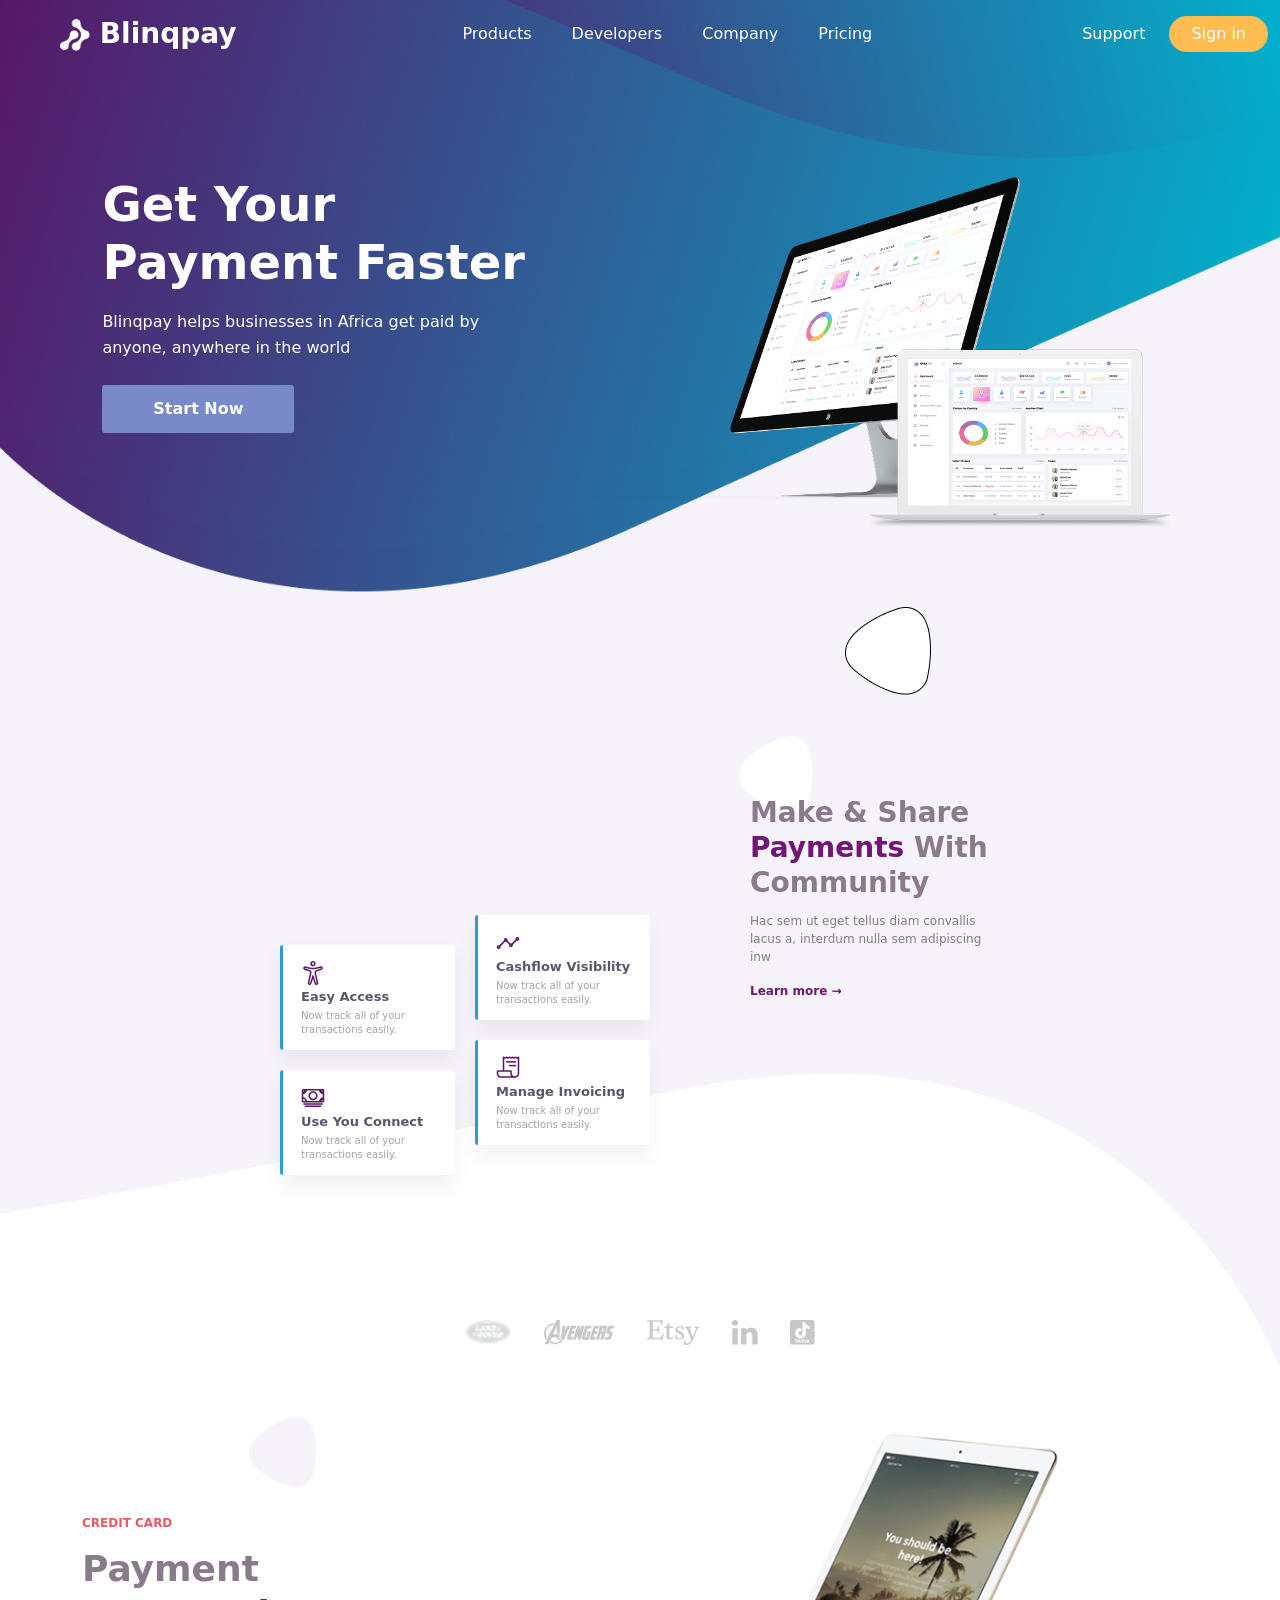
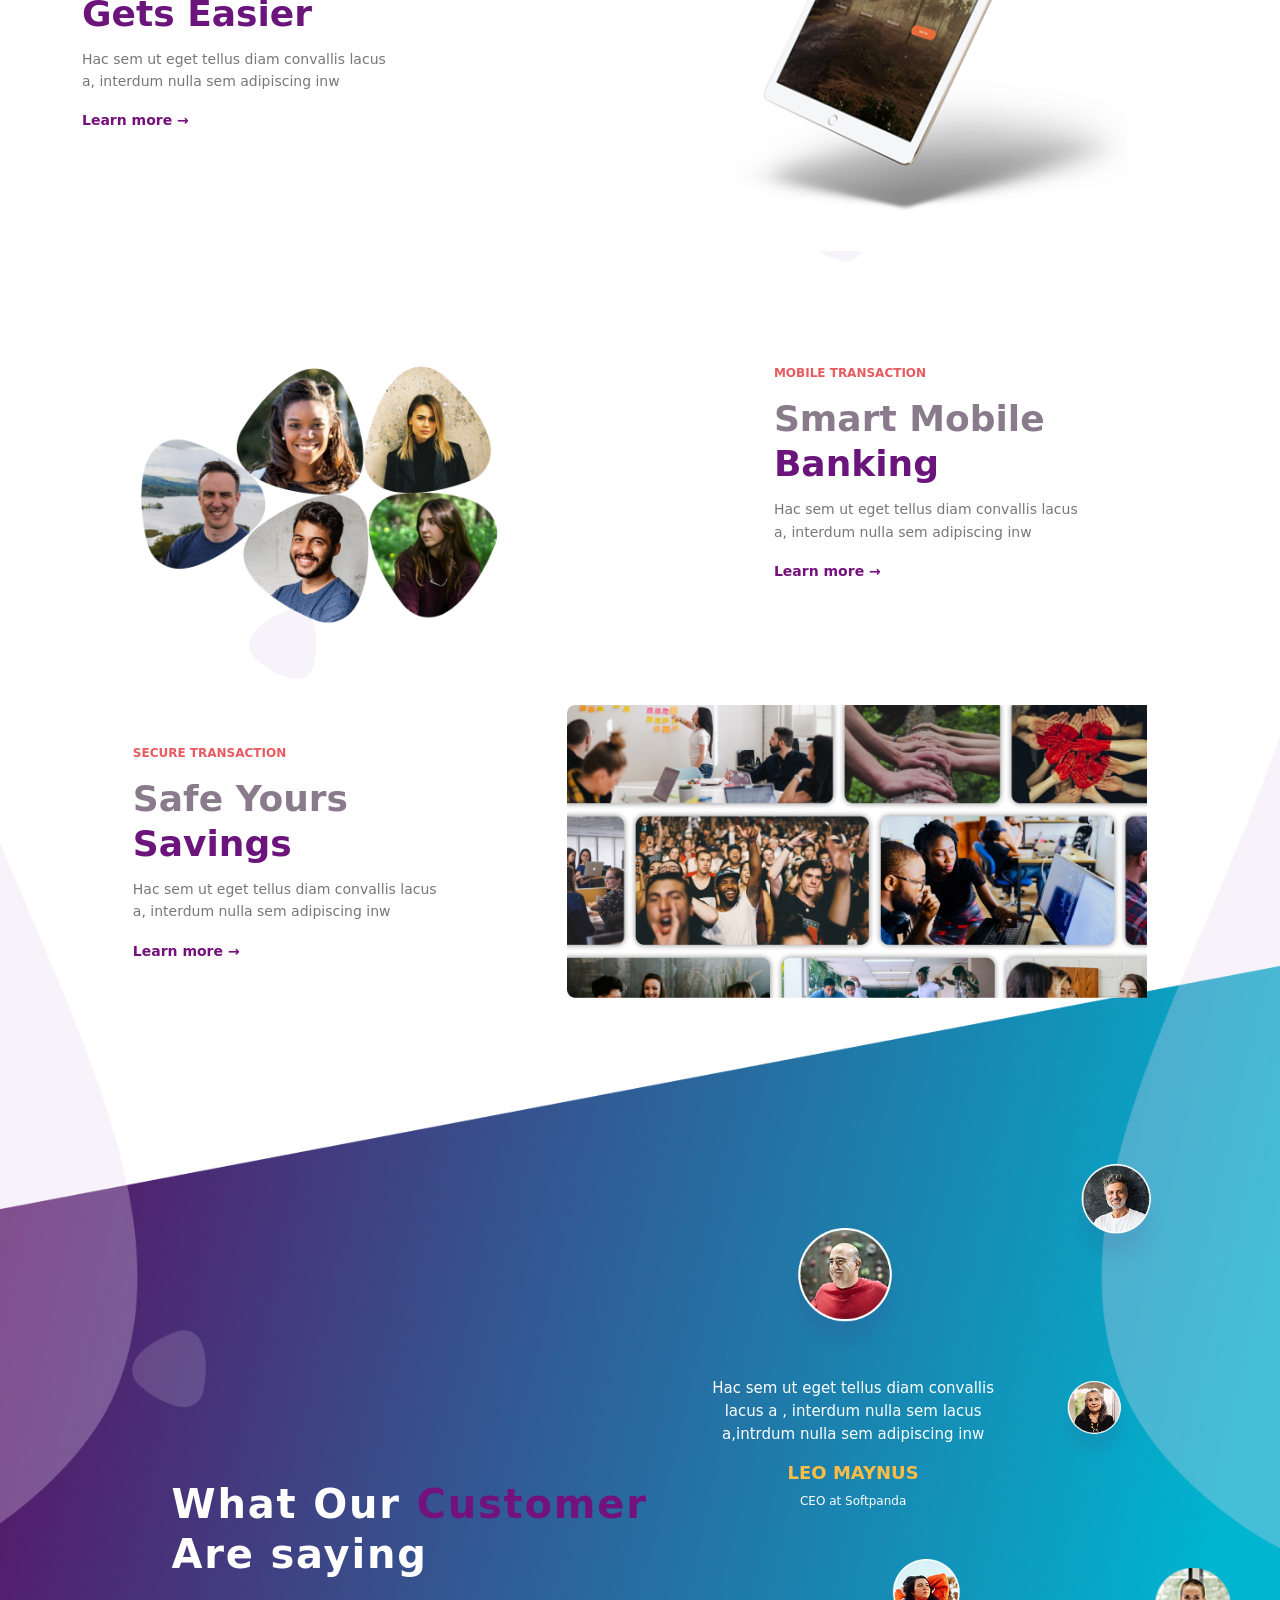
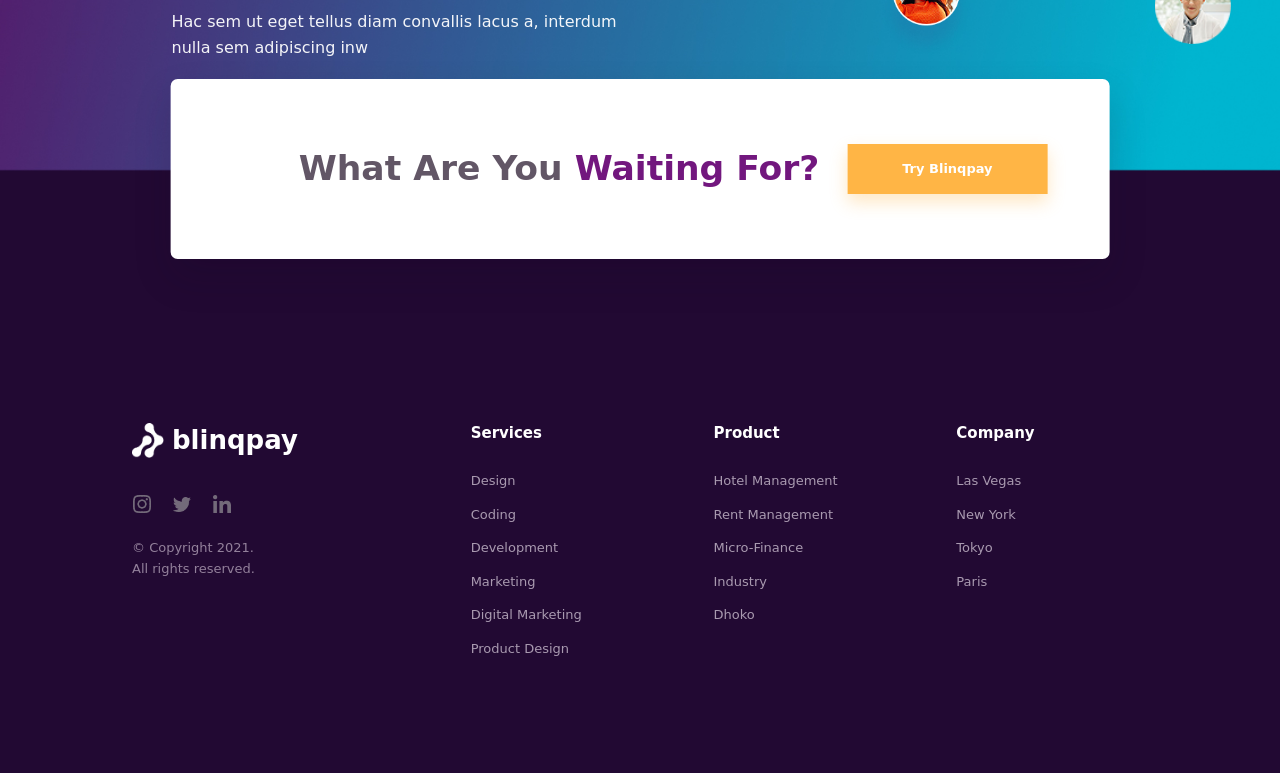
==== figmawebsite/home.html @ 1ac41717 "Bliqpay project" ====
<!DOCTYPE html>
<html lang="en">
    <head>
        <meta charset="UTF-8" />
        <meta name="viewport" content="width=device-width, initial-scale=1.0" />
        <title>Blinqpay — Get Your Payment Faster</title>

        <link
            href="https://cdn.jsdelivr.net/npm/bootstrap@5.3.8/dist/css/bootstrap.min.css"
            rel="stylesheet"
            integrity="sha384-sRIl4kxILFvY47J16cr9ZwB07vP4J8+LH7qKQnuqkuIAvNWLzeN8tE5YBujZqJLB"
            crossorigin="anonymous"
        />

        <link rel="stylesheet" href="style.css" />
    </head>

    <body>
        <div class="hero">
            <nav class="navbar navbar-expand-lg">
                <div class="container-fluid">
                    <a class="navbar-brand ms-5" href="#">
                        <img
                            src="./assets/log.png"
                            alt="Blinqpay Logo"
                            width="30"
                        />
                        Blinqpay
                    </a>

                    <button
                        class="navbar-toggler"
                        type="button"
                        data-bs-toggle="collapse"
                        data-bs-target="#mynavbar"
                        aria-controls="mynavbar"
                        aria-expanded="false"
                        aria-label="Toggle navigation"
                    >
                        <span class="navbar-toggler-icon"></span>
                    </button>

                    <div class="collapse navbar-collapse" id="mynavbar">
                        <ul class="navbar-nav mx-auto gap-4">
                            <li class="nav-item">
                                <a class="nav-link" href="javascript:void(0)"
                                    >Products</a
                                >
                            </li>
                            <li class="nav-item">
                                <a class="nav-link" href="javascript:void(0)"
                                    >Developers</a
                                >
                            </li>
                            <li class="nav-item">
                                <a class="nav-link" href="javascript:void(0)"
                                    >Company</a
                                >
                            </li>
                            <li class="nav-item">
                                <a class="nav-link" href="javascript:void(0)"
                                    >Pricing</a
                                >
                            </li>
                        </ul>

                        <div class="d-flex gap-4 align-items-center">
                            <a class="nav-link" href="javascript:void(0)"
                                >Support</a
                            >

                            <button class="btn btn sign-in-btn" type="button">
                                Sign in
                            </button>
                        </div>
                    </div>
                </div>
            </nav>

            <div class="hero-content">
                <h1>Get Your<br />Payment Faster</h1>

                <p>
                    Blinqpay helps businesses in Africa get paid by <br />
                    anyone, anywhere in the world
                </p>

                <button href="#" class="hero-btn" type="button">
                    Start Now
                </button>
            </div>

            <img
                src="./assets/Group 438 (3).png"
                alt="Laptop"
                class="hero-laptop"
            />
            <div class="mobile-hero-partners" aria-label="Partner brands">
                <img src="./assets/land-roverin-logom.png" alt="Land Rover" />
                <img src="./assets/Vector (2).png" alt="Avengers" />
                <img src="./assets/Vectoretsy.png" alt="Etsy" />
                <img src="./assets/Vectorlinkedin.png" alt="LinkedIn" />
                <img src="./assets/tiktok-logo_1.png" alt="TikTok" />
            </div>
        </div>

        <!-- Community Section -->
        <section class="community-section">
            <div class="community-decorations" aria-hidden="true">
                <img
                    class="community-decoration community-decoration--floating-one"
                    src="./assets/Subtract (4).png"
                    alt=""
                />
                <img
                    class="community-decoration community-decoration--floating-two"
                    src="./assets/Subtract (5).png"
                    alt=""
                />
            </div>
            <div class="mobile-community-visual">
                <img
                    src="./assets/Group 438 (3).png"
                    alt="Blinqpay dashboard on a desktop monitor and laptop"
                />
            </div>
            <div class="container">
                <div class="community-layout">
                    <!-- Four cards -->
                    <div class="community-cards">
                        <div class="community-card">
                            <img class="card-icon" src="./assets/accessibility-outline_N.png" alt="" />
                            <h6>Easy Access</h6>
                            <p>Now track all of your transactions easily.</p>
                        </div>

                        <div class="community-card">
                            <img class="card-icon" src="./assets/analytics-outline_N.png" alt="" />
                            <h6>Cashflow Visibility</h6>
                            <p>Now track all of your transactions easily.</p>
                        </div>

                        <div class="community-card">
                            <img class="card-icon" src="./assets/cash-outline_N.png" alt="" />
                            <h6>Use You Connect</h6>
                            <p>Now track all of your transactions easily.</p>
                        </div>

                        <div class="community-card">
                            <img class="card-icon" src="./assets/receipt-outline_N.png" alt="" />
                            <h6>Manage Invoicing</h6>
                            <p>Now track all of your transactions easily.</p>
                        </div>
                    </div>

                    <!-- Right text -->
                    <div class="community-content">
                        <h2>
                            Make &amp; Share<br />
                            <span>Payments</span> With<br />
                            Community
                        </h2>

                        <p>
                            Hac sem ut eget tellus diam convallis lacus a,
                            interdum nulla sem adipiscing inw
                        </p>

                        <a href="#" class="community-link"> Learn more → </a>
                    </div>
                </div>

                <!-- Logos -->
                <div class="community-logos">
                    <img
                        src="./assets/land-roverin-logom.png"
                        alt="Land Rover"
                    />
                    <img src="./assets/the-avengers 1.png" alt="Avengers" />
                    <img src="./assets/etsy.png" alt="Etsy" />
                    <img src="./assets/linkedin-icon-1.png" alt="LinkedIn" />
                    <img src="./assets/tiktok-logo.png" alt="TikTok" />
                </div>
            </div>
        </section>

        <!-- Features Section -->
        <section class="features-section">
            <div class="container">
                <!-- Section 1: Payment Gets Easier -->
                <div class="feature-row">
                    <div class="feature-text">
                        <small>CREDIT CARD</small>
                        <h2>Payment<br /><span>Gets Easier</span></h2>

                        <p>
                            Hac sem ut eget tellus diam convallis lacus a,
                            interdum nulla sem adipiscing inw
                        </p>

                        <a href="#"
                            >Learn more<span class="feature-link-arrow">
                                →</span
                            ></a
                        >
                    </div>

                    <!-- Replace with your real first image filename -->
                    <img
                        src="./assets/image 14.png"
                        alt="Payment"
                        class="feature-image tablet-image"
                    />
                </div>

                <!-- Section 2: Smart Mobile Banking -->
                <div class="feature-row">
                    <!-- Replace with your real second image filename -->
                    <img
                        src="./assets/Group 429.png"
                        alt="Community"
                        class="feature-image people-image"
                    />

                    <div class="feature-text">
                        <small>MOBILE TRANSACTION</small>
                        <h2>Smart Mobile<br /><span>Banking</span></h2>

                        <p>
                            Hac sem ut eget tellus diam convallis lacus a,
                            interdum nulla sem adipiscing inw
                        </p>

                        <a href="#"
                            >Learn more<span class="feature-link-arrow">
                                →</span
                            ></a
                        >
                    </div>
                </div>

                <!-- Section 3: Safe Yours Savings -->
                <div class="feature-row">
                    <div class="feature-text">
                        <small>SECURE TRANSACTION</small>
                        <h2>Safe Yours<br /><span>Savings</span></h2>

                        <p>
                            Hac sem ut eget tellus diam convallis lacus a,
                            interdum nulla sem adipiscing inw
                        </p>

                        <a href="#">Learn more →</a>
                    </div>

                    <!-- Replace with your real third image filename -->
                    <img
                        src="./assets/Mask Group.png"
                        alt="Savings"
                        class="feature-image savings-image"
                    />
                </div>
            </div>
        </section>
        <!-- Testimonials Section -->
        <section
            class="testimonials-section"
            aria-labelledby="testimonials-title"
        >
            <div class="testimonials-content">
                <div class="testimonials-text">
                    <h2 id="testimonials-title">
                        What Our <span>Customer</span><br />
                        Are saying
                    </h2>
                    <p>
                        Hac sem ut eget tellus diam convallis lacus a, interdum
                        nulla sem adipiscing inw
                    </p>
                </div>

                <div class="testimonials-review">
                    <p>
                        Hac sem ut eget tellus diam convallis lacus a , interdum
                        nulla sem lacus a,intrdum nulla sem adipiscing inw
                    </p>
                    <h5>LEO MAYNUS</h5>
                    <small>CEO at Softpanda</small>
                </div>

                <div class="testimonials-avatars">
                    <img
                        src="./assets/Group 22.png"
                        alt="Customer 1"
                        class="avatar avatar-1"
                    />
                    <img
                        src="./assets/Group 24.png"
                        alt="Customer 2"
                        class="avatar avatar-2"
                    />
                    <img
                        src="./assets/Group 25.png"
                        alt="Customer 3"
                        class="avatar avatar-3"
                    />
                    <img
                        src="./assets/Group 23.png"
                        alt="Customer 4"
                        class="avatar avatar-4"
                    />
                    <img
                        src="./assets/Ellipse 4.png"
                        alt="Customer 5"
                        class="avatar avatar-5"
                    />
                </div>

                <div
                    class="testimonial-mobile-carousel"
                    role="region"
                    aria-roledescription="carousel"
                    aria-label="Customer testimonials"
                    tabindex="0"
                >
                    <div class="testimonial-mobile-slides" aria-live="polite">
                        <article class="testimonial-mobile-slide is-active" aria-hidden="false">
                            <img src="./assets/Group 22.png" alt="Leo Maynus" />
                            <blockquote>Hac sem ut eget tellus diam convallis lacus a , interdum nulla sem lacus a,intrdum nulla sem adipiscing inw</blockquote>
                            <p class="testimonial-mobile-author"><strong>LEO MAYNUS</strong><span>CEO at Softpanda</span></p>
                        </article>
                        <article class="testimonial-mobile-slide" aria-hidden="true">
                            <img src="./assets/Group 24.png" alt="Customer 2" />
                            <blockquote>Hac sem ut eget tellus diam convallis lacus a , interdum nulla sem lacus a,intrdum nulla sem adipiscing inw</blockquote>
                            <p class="testimonial-mobile-author"><strong>CUSTOMER 2</strong><span>Blinqpay customer</span></p>
                        </article>
                        <article class="testimonial-mobile-slide" aria-hidden="true">
                            <img src="./assets/Group 25.png" alt="Customer 3" />
                            <blockquote>Hac sem ut eget tellus diam convallis lacus a , interdum nulla sem lacus a,intrdum nulla sem adipiscing inw</blockquote>
                            <p class="testimonial-mobile-author"><strong>CUSTOMER 3</strong><span>Blinqpay customer</span></p>
                        </article>
                        <article class="testimonial-mobile-slide" aria-hidden="true">
                            <img src="./assets/Group 23.png" alt="Customer 4" />
                            <blockquote>Hac sem ut eget tellus diam convallis lacus a , interdum nulla sem lacus a,intrdum nulla sem adipiscing inw</blockquote>
                            <p class="testimonial-mobile-author"><strong>CUSTOMER 4</strong><span>Blinqpay customer</span></p>
                        </article>
                        <article class="testimonial-mobile-slide" aria-hidden="true">
                            <img src="./assets/Ellipse 4.png" alt="Customer 5" />
                            <blockquote>Hac sem ut eget tellus diam convallis lacus a , interdum nulla sem lacus a,intrdum nulla sem adipiscing inw</blockquote>
                            <p class="testimonial-mobile-author"><strong>CUSTOMER 5</strong><span>Blinqpay customer</span></p>
                        </article>
                    </div>
                    <div class="testimonial-mobile-dots" role="group" aria-label="Choose a testimonial">
                        <button class="is-active" type="button" aria-label="Show testimonial 1 of 5" aria-pressed="true"></button>
                        <button type="button" aria-label="Show testimonial 2 of 5" aria-pressed="false"></button>
                        <button type="button" aria-label="Show testimonial 3 of 5" aria-pressed="false"></button>
                        <button type="button" aria-label="Show testimonial 4 of 5" aria-pressed="false"></button>
                        <button type="button" aria-label="Show testimonial 5 of 5" aria-pressed="false"></button>
                    </div>
                </div>
            </div>
        </section>

        <!-- Call to Action -->
        <div class="cta-wrapper">
            <div class="cta-box">
                <h2>What Are You <span>Waiting For?</span></h2>
                <a href="#" class="cta-button">Try Blinqpay</a>
            </div>
        </div>

        <!-- Footer -->
        <footer class="footer-section">
            <div class="container footer-content">
                <div class="footer-brand">
                    <div class="footer-logo">
                        <img src="./assets/log.png" alt="Blinqpay" />
                        <span>blinqpay</span>
                    </div>

                    <div class="footer-social">
                        <a href="#" aria-label="Instagram">
                            <img src="./assets/Instagram.png" alt="" />
                        </a>
                        <a href="#" aria-label="Twitter">
                            <img src="./assets/Twitter.png" alt="" />
                        </a>
                        <a href="#" aria-label="LinkedIn">
                            <img src="./assets/Linkedin In.png" alt="" />
                        </a>
                    </div>

                    <p>© Copyright 2021.<br />All rights reserved.</p>
                </div>

                <div class="footer-column">
                    <h4>Services</h4>
                    <a href="#">Design</a>
                    <a href="#">Coding</a>
                    <a href="#">Development</a>
                    <a href="#">Marketing</a>
                    <a href="#">Digital Marketing</a>
                    <a href="#">Product Design</a>
                </div>

                <div class="footer-column">
                    <h4>Product</h4>
                    <a href="#">Hotel Management</a>
                    <a href="#">Rent Management</a>
                    <a href="#">Micro-Finance</a>
                    <a href="#">Industry</a>
                    <a href="#">Dhoko</a>
                </div>

                <div class="footer-column">
                    <h4>Company</h4>
                    <a href="#">Las Vegas</a>
                    <a href="#">New York</a>
                    <a href="#">Tokyo</a>
                    <a href="#">Paris</a>
                </div>
            </div>
        </footer>
        <script src="https://cdn.jsdelivr.net/npm/bootstrap@5.3.8/dist/js/bootstrap.bundle.min.js"></script>
        <script>
            (() => {
                const menu = document.getElementById("mynavbar");
                const toggler = document.querySelector(".navbar-toggler");
                const collapse = bootstrap.Collapse.getOrCreateInstance(menu, {
                    toggle: false,
                });
                const mobileOrTablet = window.matchMedia("(max-width: 1023px)");

                menu.addEventListener("click", (event) => {
                    if (
                        event.target.closest("a, .sign-in-btn") &&
                        mobileOrTablet.matches
                    ) {
                        collapse.hide();
                    }
                });

                document.addEventListener("click", (event) => {
                    if (
                        mobileOrTablet.matches &&
                        menu.classList.contains("show") &&
                        !menu.contains(event.target) &&
                        !toggler.contains(event.target)
                    ) {
                        collapse.hide();
                    }
                });

                document.addEventListener("keydown", (event) => {
                    if (
                        event.key === "Escape" &&
                        menu.classList.contains("show")
                    ) {
                        collapse.hide();
                        toggler.focus();
                    }
                });
            })();
        </script>
        <script>
            (() => {
                const carousel = document.querySelector(".testimonial-mobile-carousel");
                if (!carousel) return;

                const slides = [...carousel.querySelectorAll(".testimonial-mobile-slide")];
                const dots = [...carousel.querySelectorAll(".testimonial-mobile-dots button")];
                const reducedMotion = window.matchMedia("(prefers-reduced-motion: reduce)");
                let activeIndex = 0;
                let timer;
                let paused = false;

                const showSlide = (index) => {
                    activeIndex = (index + slides.length) % slides.length;
                    slides.forEach((slide, i) => {
                        slide.classList.toggle("is-active", i === activeIndex);
                        slide.setAttribute("aria-hidden", String(i !== activeIndex));
                    });
                    dots.forEach((dot, i) => {
                        dot.classList.toggle("is-active", i === activeIndex);
                        dot.setAttribute("aria-pressed", String(i === activeIndex));
                    });
                };

                const stopRotation = () => window.clearInterval(timer);
                const startRotation = () => {
                    stopRotation();
                    if (paused || reducedMotion.matches || window.innerWidth > 600) return;
                    timer = window.setInterval(() => showSlide(activeIndex + 1), 4000);
                };

                dots.forEach((dot, index) => dot.addEventListener("click", () => {
                    showSlide(index);
                    startRotation();
                }));
                carousel.addEventListener("pointerenter", () => { paused = true; stopRotation(); });
                carousel.addEventListener("pointerleave", () => { paused = false; startRotation(); });
                carousel.addEventListener("focusin", () => { paused = true; stopRotation(); });
                carousel.addEventListener("focusout", (event) => {
                    if (!carousel.contains(event.relatedTarget)) { paused = false; startRotation(); }
                });
                carousel.addEventListener("keydown", (event) => {
                    if (event.key === "ArrowRight" || event.key === "ArrowLeft") {
                        event.preventDefault();
                        showSlide(activeIndex + (event.key === "ArrowRight" ? 1 : -1));
                        startRotation();
                    } else if (event.key === "Home" || event.key === "End") {
                        event.preventDefault();
                        showSlide(event.key === "Home" ? 0 : slides.length - 1);
                        startRotation();
                    }
                });
                reducedMotion.addEventListener?.("change", startRotation);
                window.addEventListener("resize", startRotation);
                startRotation();
            })();
        </script>
    </body>
</html>
---- figmawebsite/style.css ----
body {
    background-color: #f7f2fa;
}
.container {
    margin-top: 250px;
    margin-bottom: 0;
}
.sign-in-btn {
    background-color: #ffbc51;
    color: white;
    border: none;
    border-radius: 25px;
    padding: 6px 22px;
}
.nav-link {
    color: #ffffff;
}
.navbar-brand {
    color: white !important;
    font-size: 28px;
    font-weight: 700;
}
.hero {
    background-image: url("./assets/Group 1.png");
    background-size: 100% 100%;
    background-position: center;
    background-repeat: no-repeat;
    height: 550px;
    position: relative;
}

.hero-laptop {
    position: absolute;
    width: 60%;
    height: auto;
    right: 5%;
    bottom: 0;
}
.hero-content {
    position: absolute;
    left: 8%;
    top: 32%;
    color: white;
    width: 480px;
}

.hero-content h1 {
    font-size: 48px;
    font-weight: 700;
    line-height: 1.2;
    margin-bottom: 18px;
}

.hero-content p {
    font-size: 16px;
    line-height: 1.6;
    margin-bottom: 25px;
}

.hero-btn {
    display: inline-block;
    background-color: #798ac9;
    border-radius: 3px;
    color: white;
    padding: 12px 40px;
    text-decoration: none;
    font-weight: 600;
    cursor: pointer;
    width: 40%;
    border: none;
}
.community-section {
    position: relative;
    background-color: #f7f2fa;
    /* Keep the Community content closer to the section above on desktop. */
    padding: 90px 0 15px;
    overflow: hidden;
    isolation: isolate;
}

.community-decorations {
    position: absolute;
    z-index: 0;
    inset: 0;
    overflow: hidden;
    pointer-events: none;
}

.community-decoration {
    position: absolute;
    display: block;
    width: auto;
    height: auto;
    pointer-events: none;
    user-select: none;
}

.community-decoration--floating-one {
    top: 7%;
    left: 66%;
    animation: community-shape-float 6s ease-in-out -3s infinite;
}

.community-decoration--floating-two {
    top: 48%;
    left: 73%;
    animation: community-shape-float 6s ease-in-out infinite;
}

@keyframes community-shape-float {
    0%,
    100% {
        transform: translateY(0);
    }
    50% {
        transform: translateY(-10px);
    }
}

.community-layout,
.community-logos,
.mobile-community-visual {
    position: relative;
    z-index: 1;
}

@media (prefers-reduced-motion: reduce) {
    .community-decoration--floating-one,
    .community-decoration--floating-two {
        animation: none;
    }
}

/* White curve */
.community-section::before {
    content: "";
    position: absolute;
    width: 125%;
    height: 250px;

    border-radius: 50% 50% 0 0;
    bottom: -100px;
    left: -12%;
    z-index: -1;
}

/* Cards and text */
.community-layout {
    display: flex;
    justify-content: center;
    align-items: flex-start;
    gap: 60px;
}
/* Four cards */
.community-cards {
    display: grid;
    grid-template-columns: repeat(2, 175px);
    gap: 20px;
    padding-top: 55px;
}

.community-card {
    background-color: white;
    border-left: 3px solid #3299d4;
    padding: 15px 18px;
    height: 105px;
    box-shadow: 0 10px 20px rgba(0, 0, 0, 0.06);
    border-radius: 3px;
}

/* Right column higher than left */
.community-card:nth-child(2),
.community-card:nth-child(4) {
    transform: translateY(-30px);
}

.card-icon {
    display: block;
    width: 24px;
    height: 25px;
    margin-bottom: 2px;
    object-fit: contain;
}

.community-card h6 {
    color: #5c5568;
    font-size: 13px;
    font-weight: 700;
    margin: 4px 0;
}

.community-card p {
    color: #a6a0aa;
    font-size: 10px;
    line-height: 1.4;
}

/* Text on the right */
.community-content {
    width: 290px;
    padding-top: 10px;
    position: relative;
    top: -35px;
    left: 40px;
}

.community-content h2 {
    color: #897b8b;
    font-size: 28px;
    font-weight: 800;
    line-height: 1.25;
    margin-bottom: 12px;
}

.community-content h2 span {
    color: #721576;
}

.community-content p {
    color: #827c87;
    font-size: 12px;
    line-height: 1.5;
    max-width: 250px;
    margin-bottom: 12px;
}

.community-link {
    color: #711678;
    font-size: 12px;
    font-weight: 700;
    text-decoration: none;
}

/* Logos below */
.community-logos {
    display: flex;
    justify-content: center;
    align-items: center;
    flex-wrap: nowrap;
    gap: 75px;
    margin-top: 55px;
}

.community-logos img {
    width: auto;
    max-width: 90px;
    height: 25px;
    object-fit: contain;
    opacity: 0.55;
}

/* Mobile */
@media (max-width: 768px) {
    .community-layout {
        flex-direction: column;
        align-items: center;
        gap: 45px;
    }

    .community-cards {
        display: grid;
        grid-template-columns: repeat(2, minmax(0, 1fr));
        gap: 16px;
        padding-top: 55px;
    }

    .community-card {
        background-color: white;
        border-left: 3px solid #3299d4;
        padding: 25px;
        height: 170px;
        box-shadow: 0 10px 20px rgba(0, 0, 0, 0.06);
    }
}
.features-section {
    background: white;
    padding: 60px 0 100px;
    overflow: hidden;
}

.feature-row {
    display: flex;
    align-items: center;
    justify-content: space-between;
    gap: 70px;
    margin-bottom: 50px;
    min-height: 320px;
}

.feature-text {
    flex: 0 0 38%;
}

.feature-text small {
    color: #e75b60;
    font-size: 12px;
    font-weight: 700;
}

.feature-text h2 {
    font-size: 36px;
    font-weight: 800;
    line-height: 1.25;
    color: #897b8b;
    margin: 12px 0;
}

.feature-text h2 span {
    color: #6b147c;
}

.feature-text p {
    color: #777;
    font-size: 14px;
    line-height: 1.6;
    max-width: 320px;
}

.feature-text a {
    color: #75107c;
    font-size: 14px;
    font-weight: 700;
    text-decoration: none;
}

.feature-image {
    display: block;
    max-width: 100%;
    height: auto;
    object-fit: contain;
}

.tablet-image {
    width: 45%;
}

.people-image {
    width: 42%;
}

.savings-image {
    width: 52%;
}

@media (max-width: 768px) {
    .feature-row {
        flex-direction: column;
        gap: 25px;
        margin-bottom: 60px;
    }

    .feature-text {
        flex: auto;
        width: 100%;
    }

    .feature-image {
        width: 100%;
    }
}
.feature-row:last-child {
    justify-content: center;
    gap: 10px;
}

/* Keep the last feature close to the testimonial artwork, as in the Figma layout. */
.features-section {
    padding-bottom: 0;
}
.features-section .feature-row:last-child {
    margin-bottom: 0;
}

.mobile-hero-partners,
.mobile-community-visual {
    display: none;
}

.testimonial-mobile-carousel {
    display: none;
}

/* Bootstrap collapse remains the single menu system on phones and tablets. */
@media (max-width: 1023.98px) {
    .community-section {
        padding: 64px 0 55px;
    }

    .hero .navbar > .container-fluid {
        flex-wrap: wrap;
    }
    .hero .navbar-brand {
        margin-left: 0 !important;
    }

    .hero .navbar-toggler {
        display: inline-block;
        border: 0;
        box-shadow: none;
    }

    .hero .navbar-toggler-icon {
        filter: invert(1);
    }

    .hero .navbar-toggler[aria-expanded="true"] .navbar-toggler-icon {
        position: relative;
        background-image: none;
        filter: none;
    }

    .hero .navbar-toggler[aria-expanded="true"] .navbar-toggler-icon::before {
        position: absolute;
        inset: -5px 0 0;
        color: #fff;
        content: "×";
        font-size: 30px;
        font-weight: 300;
        line-height: 24px;
        text-align: center;
    }

    .hero .navbar-collapse {
        position: static;
        z-index: auto;
        flex-basis: 100%;
        width: 100%;
        margin-top: 14px;
        padding: 10px 18px 16px;
        border: 1px solid rgba(255, 255, 255, 0.14);
        border-radius: 12px;
        background: linear-gradient(
            135deg,
            rgba(39, 24, 87, 0.98),
            rgba(17, 102, 145, 0.98)
        );
        box-shadow: 0 14px 32px rgba(12, 8, 36, 0.24);
    }

    /* Undo navbar-expand-lg's desktop display rule through the tablet width. */
    .navbar-expand-lg .navbar-collapse {
        display: none !important;
    }
    .navbar-expand-lg .navbar-collapse.show,
    .navbar-expand-lg .navbar-collapse.collapsing {
        display: block !important;
    }

    .hero .navbar-nav {
        flex-direction: column;
        gap: 0 !important;
        margin: 0 !important;
    }

    .hero .navbar-collapse .nav-link {
        display: block;
        padding: 13px 4px;
        color: #fff;
        font-size: 16px;
        font-weight: 500;
        line-height: 1.3;
        text-decoration: none;
    }

    .hero .navbar-nav .nav-item + .nav-item {
        border-top: 1px solid rgba(255, 255, 255, 0.12);
    }

    .hero .navbar-collapse > .d-flex {
        width: 100%;
        flex-direction: column;
        align-items: stretch !important;
        gap: 8px !important;
        margin-top: 2px;
    }

    .hero .navbar-collapse .sign-in-btn {
        width: 100%;
        min-height: 44px;
        margin-top: 4px;
        border-radius: 24px;
        font-size: 15px;
        font-weight: 700;
    }

    .hero:has(.navbar-collapse.collapsing),
    .hero:has(.navbar-collapse.show) {
        height: auto;
        min-height: clamp(386px, 56vw, 540px);
        padding-bottom: 28px;
    }

    .hero:has(.navbar-collapse.collapsing) .hero-content,
    .hero:has(.navbar-collapse.show) .hero-content {
        position: relative;
        top: auto;
        right: auto;
        left: auto;
        width: min(88%, 680px);
        margin: 28px auto 42px;
    }

    .hero:has(.navbar-collapse.collapsing) .hero-laptop,
    .hero:has(.navbar-collapse.show) .hero-laptop {
        display: none;
    }

    .hero:has(.navbar-collapse.collapsing) .mobile-hero-partners,
    .hero:has(.navbar-collapse.show) .mobile-hero-partners {
        position: relative;
        right: auto;
        bottom: auto;
        left: auto;
        margin: 0 40px;
    }
}

/* Testimonials, CTA, and footer */
.testimonials-section {
    position: relative;
    isolation: isolate;
    width: 100%;
    height: min(66.4vw, 996px);
    min-height: 700px;
    overflow: hidden;
    color: #fff;
    background-color: #fff;
    background-image: url("./assets/Rectangle%205%20(1).png");
    background-position: center;
    background-repeat: no-repeat;
    background-size: 100% 100%;
}

.testimonials-section::before,
.testimonials-section::after {
    position: absolute;
    z-index: 1;
    display: block;
    aspect-ratio: 1;
    border-radius: 50%;
    content: "";
    pointer-events: none;
}

.testimonials-section::before {
    top: 28%;
    left: -21%;
    width: 36%;
    background: rgba(226, 185, 235, 0.25);
}

.testimonials-section::after {
    top: 8%;
    right: -25%;
    width: 43%;
    background: rgba(111, 225, 238, 0.26);
}

.testimonials-content {
    position: relative;
    z-index: 2;
    width: 100%;
    height: 100%;
    max-width: none;
    margin: 0;
}

.testimonials-text {
    position: absolute;
    z-index: 2;
    top: 55%;
    left: 13.4%;
    width: min(39%, 560px);
}

.testimonials-text h2 {
    margin: 0;
    color: #fff;
    font-size: clamp(40px, 3.1vw, 48px);
    font-weight: 800;
    letter-spacing: 0.045em;
    line-height: 1.26;
}

.testimonials-text h2 span {
    color: #74127d;
}

.testimonials-text p {
    max-width: 450px;
    margin: 30px 0 0;
    color: rgba(255, 255, 255, 0.94);
    font-size: 16px;
    line-height: 1.6;
}

.testimonials-review {
    position: absolute;
    z-index: 2;
    top: 43%;
    left: 54.8%;
    width: 23.7%;
    text-align: center;
}

.testimonials-review p {
    margin: 0 auto;
    max-width: 380px;
    color: #fff;
    font-size: 15px;
    line-height: 1.55;
}

.testimonials-review h5 {
    margin: 16px 0 4px;
    color: #ffbd45;
    font-size: 18px;
    font-weight: 800;
}

.testimonials-review small {
    color: #fff;
    font-size: 12px;
}

.testimonials-avatars .avatar {
    position: absolute;
    z-index: 3;
    display: block;
    object-fit: contain;
    /* The supplied portraits already include the white circular frame and shadow. */
}

.testimonials-avatars .avatar.avatar-1 {
    top: 25.5%;
    right: 28.9%;
    width: 130px;
    height: 130px;
}
.testimonials-avatars .avatar.avatar-2 {
    top: 18%;
    right: 8.5%;
    width: 110px;
    height: 110px;
}
.testimonials-avatars .avatar.avatar-3 {
    top: 43.5%;
    right: 11.3%;
    width: 82px;
    height: 82px;
}
.testimonials-avatars .avatar.avatar-4 {
    top: 64.5%;
    right: 23.7%;
    width: 100px;
    height: 100px;
}
.testimonials-avatars .avatar.avatar-5 {
    top: 65.5%;
    right: 3.8%;
    width: 76px;
    height: 76px;
}

.cta-wrapper {
    position: relative;
    z-index: 5;
    height: 0;
}

.cta-box {
    position: absolute;
    top: -182px;
    left: 50%;
    display: flex;
    width: min(73.34%, 1100px);
    min-height: 180px;
    align-items: center;
    justify-content: space-between;
    gap: 28px;
    padding: 32px clamp(70px, 10vw, 150px);
    transform: translateX(-50%);
    border-radius: 7px;
    background: #fff;
    box-shadow: 0 18px 38px rgba(18, 8, 31, 0.16);
}

.cta-box h2 {
    margin: 0;
    color: #625666;
    font-size: clamp(30px, 2.7vw, 38px);
    font-weight: 800;
    line-height: 1.2;
    white-space: nowrap;
}

.cta-box h2 span {
    color: #72177e;
}

.cta-button {
    display: inline-flex;
    min-width: 200px;
    min-height: 50px;
    flex: 0 0 auto;
    align-items: center;
    justify-content: center;
    padding: 12px 25px;
    background: #ffb545;
    box-shadow: 0 8px 17px rgba(255, 181, 69, 0.32);
    color: #fff;
    font-size: 13px;
    font-weight: 700;
    text-decoration: none;
    white-space: nowrap;
    transition: transform 180ms ease, box-shadow 180ms ease;
}

.cta-button:hover {
    transform: translateY(-2px);
    box-shadow: 0 11px 21px rgba(255, 181, 69, 0.4);
    color: #fff;
}

.footer-section {
    position: relative;
    z-index: 0;
    padding: 160px 24px 100px;
    background: #21092f;
    color: #fff;
}

.footer-content {
    display: grid;
    width: min(1040px, 100%);
    max-width: none;
    grid-template-columns: 1.5fr 1fr 1fr 1fr;
    gap: clamp(28px, 4vw, 60px);
    margin: 0 auto;
}

.footer-logo {
    display: flex;
    align-items: center;
    gap: 8px;
    color: #fff;
    font-size: 26px;
    font-weight: 600;
}

.footer-logo img {
    width: 32px;
    height: auto;
}

.footer-social {
    display: flex;
    min-height: 28px;
    align-items: center;
    gap: 20px;
    margin-top: 30px;
}

.footer-social a {
    display: inline-flex;
    width: 20px;
    height: 20px;
    align-items: center;
    justify-content: center;
    color: #93819b;
    font-size: 22px;
    line-height: 1;
    text-decoration: none;
}

.footer-social img {
    display: block;
    width: 18px;
    height: 18px;
    object-fit: contain;
    opacity: 0.62;
    filter: grayscale(1) brightness(0) invert(0.65);
}

.footer-brand p {
    margin-top: 20px;
    color: #93819b;
    font-size: 13px;
    line-height: 1.6;
}

.footer-column h4 {
    margin: 3px 0 30px;
    color: #fff;
    font-size: 15px;
    font-weight: 700;
}

.footer-column a {
    display: block;
    margin-bottom: 16px;
    color: #a99ab0;
    font-size: 13px;
    line-height: 1.35;
    text-decoration: none;
}

.footer-column a:hover {
    color: #fff;
}

@media (max-width: 900px) {
    .testimonials-section {
        height: 720px;
        min-height: 720px;
        background-size: auto 100%;
        background-position: 58% center;
    }

    .testimonials-content {
        min-height: 720px;
    }
    .testimonials-text {
        top: 14%;
        left: 8%;
        width: 55%;
    }

    .testimonials-text h2 {
        font-size: clamp(30px, 5vw, 38px);
    }
    .testimonials-text p {
        margin-top: 16px;
    }

    .testimonials-review {
        top: 42%;
        left: 34%;
        width: 38%;
    }

    .testimonials-avatars .avatar.avatar-1 {
        top: 42%;
        right: 69%;
        width: 108px;
        height: 108px;
    }
    .testimonials-avatars .avatar.avatar-2 {
        top: 35%;
        right: 5%;
        width: 96px;
        height: 96px;
    }
    .testimonials-avatars .avatar.avatar-3 {
        top: 59%;
        right: 5%;
        width: 72px;
        height: 72px;
    }
    .testimonials-avatars .avatar.avatar-4 {
        top: 78%;
        right: 58%;
        width: 90px;
        height: 90px;
    }
    .testimonials-avatars .avatar.avatar-5 {
        top: 77%;
        right: 3%;
        width: 68px;
        height: 68px;
    }

    .cta-box {
        top: -74px;
        width: min(86%, 760px);
        min-height: 148px;
        padding: 26px clamp(28px, 6vw, 58px);
    }

    .cta-box h2 {
        font-size: clamp(22px, 3vw, 28px);
    }
    .cta-button {
        min-width: 160px;
    }
    .footer-section {
        padding-top: 130px;
    }
}

@media (max-width: 600px) {
    .testimonials-section {
        height: 690px;
        min-height: 690px;
        background-position: 54% center;
    }

    .testimonials-content {
        min-height: 690px;
    }
    .testimonials-section::before {
        left: -50%;
        width: 76%;
    }
    .testimonials-section::after {
        right: -57%;
        width: 90%;
    }

    .testimonials-text {
        top: 13%;
        left: 7%;
        width: 84%;
    }

    .testimonials-text h2 {
        font-size: clamp(28px, 8vw, 36px);
    }
    .testimonials-text p {
        max-width: 330px;
        font-size: 13px;
    }

    .testimonials-review {
        top: 35%;
        left: 24%;
        width: 52%;
    }

    .testimonials-review p {
        font-size: 12px;
    }
    .testimonials-review h5 {
        font-size: 14px;
    }
    .testimonials-review small {
        font-size: 11px;
    }

    .testimonials-avatars .avatar.avatar-1 {
        top: 56%;
        right: 74%;
        width: 54px;
        height: 54px;
    }
    .testimonials-avatars .avatar.avatar-2 {
        top: 51%;
        right: 39%;
        width: 54px;
        height: 54px;
    }
    .testimonials-avatars .avatar.avatar-3 {
        top: 56%;
        right: 7%;
        width: 54px;
        height: 54px;
    }
    .testimonials-avatars .avatar.avatar-4 {
        top: 71%;
        right: 59%;
        width: 54px;
        height: 54px;
    }
    .testimonials-avatars .avatar.avatar-5 {
        top: 71%;
        right: 25%;
        width: 54px;
        height: 54px;
    }

    .cta-box {
        top: -60px;
        width: 90%;
        min-height: 0;
        flex-direction: column;
        align-items: stretch;
        gap: 18px;
        padding: 24px;
        text-align: center;
        white-space: normal;
    }

    /* Figma omits the CTA card on phones; remove its reserved overlap too. */
    .cta-wrapper {
        display: none;
    }

    .cta-box h2 {
        white-space: normal;
        font-size: clamp(21px, 6vw, 26px);
    }
    .cta-button {
        align-self: center;
        min-height: 46px;
    }

    .footer-section {
        padding: 105px 22px 56px;
    }
    .footer-content {
        grid-template-columns: repeat(2, minmax(0, 1fr));
        gap: 34px 24px;
    }
    .footer-brand {
        grid-column: 1 / -1;
    }
    .footer-column h4 {
        margin-bottom: 18px;
    }
    .footer-column a {
        margin-bottom: 12px;
    }
}

/* Tablet layout */
@media (min-width: 576px) and (max-width: 991.98px) {
    .hero {
        height: clamp(440px, 56vw, 540px);
        overflow: hidden;
    }

    .hero-content {
        top: 25%;
        left: 6%;
        width: min(42%, 440px);
    }

    .hero-content h1 {
        font-size: clamp(36px, 5vw, 46px);
    }
    .hero-content p {
        font-size: 16px;
        line-height: 1.55;
    }

    .hero-laptop {
        left: 50%;
        right: auto;
        width: min(72%, 760px);
        transform: translateX(-48%);
    }

    .navbar-brand {
        margin-left: 1rem !important;
    }
    .hero .navbar-toggler {
        border-color: rgba(255, 255, 255, 0.45);
    }
    .hero .navbar-toggler-icon {
        filter: invert(1);
    }
    .community-layout {
        flex-direction: column;
        align-items: center;
        gap: 38px;
    }
    .community-cards {
        width: min(100%, 620px);
        grid-template-columns: repeat(2, minmax(0, 1fr));
        padding-top: 0;
    }
    .community-card {
        min-width: 0;
        height: auto;
        min-height: 148px;
        padding: 16px;
    }
    .community-card h6 {
        font-size: 15px;
    }
    .community-card p {
        font-size: 12px;
        line-height: 1.45;
    }
    .community-content {
        top: 0;
        left: 0;
        width: min(100%, 520px);
    }
    .community-content h2 {
        font-size: clamp(32px, 4.5vw, 40px);
    }
    .community-content p {
        max-width: 480px;
        font-size: 16px;
        line-height: 1.55;
    }
    .community-link {
        font-size: 14px;
    }
    .community-logos {
        flex-wrap: wrap;
        gap: 32px;
    }
    .features-section {
        padding: 55px 0 20px;
    }
    .feature-row {
        gap: 36px;
        margin-bottom: 70px;
        min-height: 0;
    }
    .feature-text h2 {
        font-size: clamp(32px, 4.5vw, 40px);
    }
    .feature-text small {
        font-size: 13px;
    }
    .feature-text p {
        font-size: 16px;
        line-height: 1.55;
    }
    .feature-text a {
        font-size: 14px;
    }
    .feature-image {
        max-height: 300px;
        object-fit: contain;
    }
    .tablet-image,
    .people-image,
    .savings-image {
        width: min(48%, 400px);
    }
    .testimonials-avatars .avatar.avatar-1 {
        top: 56%;
        right: 74%;
        width: 68px;
        height: 68px;
    }
    .testimonials-avatars .avatar.avatar-2 {
        top: 51%;
        right: 39%;
        width: 68px;
        height: 68px;
    }
    .testimonials-avatars .avatar.avatar-3 {
        top: 56%;
        right: 7%;
        width: 68px;
        height: 68px;
    }
    .testimonials-avatars .avatar.avatar-4 {
        top: 71%;
        right: 59%;
        width: 68px;
        height: 68px;
    }
    .testimonials-avatars .avatar.avatar-5 {
        top: 71%;
        right: 25%;
        width: 68px;
        height: 68px;
    }
    .mobile-hero-partners,
    .mobile-community-visual {
        display: none;
    }
}

@media (min-width: 576px) and (max-width: 1023.98px) {
    .hero-laptop {
        left: 50%;
        right: auto;
        transform: translateX(-50%);
    }

    .features-section .tablet-image {
        transform: scaleX(-1);
    }
}

/* Phone layout follows the narrow Figma artboard: hero, showcase, then stacked features. */
@media (max-width: 575.98px) {
    img {
        max-width: 100%;
    }

    .hero {
        width: 100%;
        height: 386px;
        overflow: hidden;
        /* Keep the Figma gradient full-bleed on phones; the source artwork's
           transparent angled lower edge is only used on the desktop layout. */
        background-image: radial-gradient(
                ellipse 58% 42% at 80% 0%,
                rgba(24, 54, 126, 0.78),
                transparent 100%
            ),
            linear-gradient(112deg, #55216f 0%, #286f9e 56%, #05b7c7 100%);
        background-size: 100% 100%;
        background-position: center;
    }

    .hero .navbar {
        position: relative;
        z-index: 4;
        padding: 13px 20px 0;
    }

    .hero .navbar .container-fluid {
        padding: 0;
    }

    .hero .navbar-brand {
        display: inline-flex;
        align-items: center;
        gap: 5px;
        margin: 0 !important;
        font-size: 18px;
        line-height: 1;
    }

    .hero .navbar-brand img {
        width: 21px;
        height: 24px;
        object-fit: contain;
    }

    .hero .navbar-toggler {
        padding: 4px;
        border: 0;
        box-shadow: none;
    }

    .hero .navbar-toggler-icon {
        filter: invert(1);
    }

    .hero-content {
        position: absolute;
        top: 115px;
        right: 20px;
        left: 20px;
        width: auto;
    }

    .hero-content h1 {
        max-width: 310px;
        margin-bottom: 16px;
        font-size: clamp(32px, 8.6vw, 36px);
        line-height: 1.1;
    }

    .hero-content p {
        max-width: 300px;
        margin-bottom: 36px;
        font-size: 14px;
        line-height: 1.5;
    }

    .hero-btn {
        padding: 10px 26px;
        font-size: 13px;
    }

    .hero-laptop {
        display: none;
    }

    .mobile-hero-partners {
        position: absolute;
        right: 40px;
        bottom: 20px;
        left: 40px;
        display: flex;
        align-items: center;
        justify-content: space-between;
        gap: 10px;
    }

    .mobile-hero-partners img:nth-child(1) {
        display: block;
        width: 30px;
        height: 14px;
        object-fit: contain;
        opacity: 0.72;
    }

    .mobile-hero-partners img:nth-child(2) {
        width: 40px;
        height: 14px;
        object-fit: contain;
        opacity: 0.72;
    }

    .mobile-hero-partners img:nth-child(3) {
        width: 30px;
        height: 14px;
        object-fit: contain;
        opacity: 0.72;
    }

    .mobile-hero-partners img:nth-child(4),
    .mobile-hero-partners img:nth-child(5) {
        width: 14px;
        height: 14px;
        object-fit: contain;
        opacity: 0.72;
    }

    .community-section {
        padding: 55px 0 0;
        overflow: hidden;
        background: #fff;
    }

    .community-section::before {
        display: none;
    }

    .mobile-community-visual {
        display: block;
        width: min(60%, 220px);
        margin: 0 auto -160px;
    }

    .mobile-community-visual img {
        display: block;
        width: 100%;
        height: auto;
        margin-inline: auto;
        /* Group 438 has a wide transparent margin on its left. Shift the file
           slightly left so the visible laptop/monitor artwork is centered. */
        transform: translateX(-7%);
    }

    .feature-row:last-child {
        justify-content: space-between;
        gap: 46px;
    }

    .community-section > .container {
        width: 100%;
        max-width: none;
        padding: 0 22px;
    }
    .community-layout {
        display: block;
    }
    .community-cards,
    .community-logos {
        display: none;
    }

    .community-content {
        position: static;
        width: 100%;
        padding: 0;
    }

    .community-content h2 {
        margin: 0 0 10px;
        font-size: clamp(27px, 7vw, 30px);
        line-height: 1.12;
    }

    .community-content h2 br {
        display: none;
    }
    .community-content h2 span {
        display: inline;
    }
    .community-content p {
        max-width: 360px;
        margin: 0 0 9px;
        font-size: 14px;
        line-height: 1.5;
    }
    .community-link {
        font-size: 13px;
    }

    .features-section {
        /* Replace the global container offset and old negative-margin
           compensation with explicit section spacing at the phone width. */
        padding: 60px 0 70px;
    }
    .features-section > .container {
        width: 100%;
        max-width: none;
        margin-top: 0;
        padding: 0 22px;
    }

    .feature-row {
        min-height: 0;
        flex-direction: column;
        align-items: stretch;
        gap: 46px;
        margin: 0 0 48px;
    }

    .feature-image {
        order: 1;
        width: min(100%, 340px);
        max-height: 225px;
        align-self: center;
        object-fit: contain;
    }

    .tablet-image {
        width: min(56%, 230px);
    }
    .people-image {
        width: min(85%, 300px);
    }
    .savings-image {
        width: 100vw;
        max-width: none;
        align-self: stretch;
        margin-inline: calc(50% - 50vw);
    }

    .feature-text {
        order: 2;
        width: 100%;
        flex: auto;
    }

    .feature-text small {
        font-size: 11px;
    }
    .feature-text h2 {
        margin: 4px 0 8px;
        font-size: 25px;
        line-height: 1.12;
    }
    .feature-text p {
        max-width: 360px;
        margin-bottom: 8px;
        font-size: 14px;
        line-height: 1.5;
    }
    .feature-text a {
        font-size: 13px;
    }
    .feature-row:last-child {
        margin-bottom: 0;
    }

    /* Match the first two mobile feature cards to the Figma phone artboard. */
    .features-section .feature-row:nth-child(1) {
        gap: 22px;
        margin-bottom: 25px;
    }

    .features-section .feature-row:nth-child(2) {
        gap: 22px;
        margin-bottom: 32px;
    }

    .features-section .feature-row:nth-child(-n + 2) .feature-image {
        max-height: none;
    }
    .features-section .feature-row:nth-child(1) .tablet-image {
        width: min(60%, 230px);
        /* The PNG already includes its shadow and has nearly full-canvas
           artwork; center the complete image and mirror its lean to match Figma. */
        transform: scaleX(-1);
    }

    .features-section .feature-row:nth-child(2) .people-image {
        /* The portrait group has transparent side padding; offset its 3px
           alpha-bound imbalance while sizing the visible cluster to Figma. */
        width: min(81%, 288px);
        margin-inline: auto;
        transform: translateX(-2px);
    }

    .features-section .feature-row:nth-child(3) .feature-text h2 br {
        display: none;
    }

    .features-section .feature-row:nth-child(3) .feature-text h2 {
        font-size: 25px;
    }

    .features-section .feature-row:nth-child(3) .feature-text h2 span {
        margin-left: 0.32em;
    }

    .features-section .feature-row:nth-child(3) .feature-text {
        position: relative;
        isolation: isolate;
    }

    .features-section .feature-row:nth-child(3) .feature-text::before {
        position: absolute;
        top: -10px;
        left: -10px;
        z-index: -1;
        width: 48px;
        height: 44px;
        border-radius: 56% 44% 62% 38% / 48% 58% 42% 52%;
        background: #f7f2fa;
        content: "";
    }

    .features-section .feature-row:nth-child(-n + 2) .feature-text {
        position: relative;
        isolation: isolate;
        padding-right: 12px;
        padding-left: 12px;
    }

    .features-section .feature-row:nth-child(-n + 2) .feature-text::before {
        position: absolute;
        top: -7px;
        left: -14px;
        z-index: -1;
        width: 48px;
        height: 34px;
        border-radius: 56% 44% 62% 38% / 48% 58% 42% 52%;
        background: #f7f2fa;
        content: "";
    }

    .features-section .feature-row:nth-child(-n + 2) .feature-text h2 br {
        display: none;
    }
    .features-section .feature-row:nth-child(-n + 2) .feature-text h2 span {
        margin-left: 0.22em;
    }
    .features-section .feature-row:nth-child(-n + 2) .feature-text p {
        max-width: 260px;
    }
    .features-section .feature-row:nth-child(-n + 2) .feature-link-arrow {
        display: none;
    }

    .footer-section {
        padding: 75px 24px 34px;
    }

    .footer-content {
        display: flex;
        width: 100%;
        flex-direction: column;
        align-items: center;
        gap: 0;
        text-align: center;
    }

    .footer-brand {
        display: contents;
    }
    .footer-logo {
        order: 1;
        justify-content: center;
        font-size: 26px;
    }
    .footer-logo img {
        width: 32px;
    }
    .footer-column {
        width: 100%;
    }
    .footer-column:nth-child(2) {
        order: 2;
    }
    .footer-column:nth-child(3) {
        order: 3;
    }
    .footer-column:nth-child(4) {
        order: 4;
    }
    .footer-column h4 {
        margin: 50px 0 18px;
        font-size: 17px;
    }
    .footer-column a {
        margin-bottom: 20px;
        font-size: 14px;
    }
    .footer-social {
        order: 5;
        justify-content: center;
        gap: 22px;
        margin: 42px 0 0;
    }
    .footer-social a,
    .footer-social img {
        width: 30px;
        height: 30px;
    }
    .footer-brand p {
        order: 6;
        margin: 15px 0 0;
        font-size: 13px;
        line-height: 1.5;
    }
}

@media (max-width: 360px) {
    .testimonials-section {
        background-position: 50% center;
    }
    .testimonials-text h2 {
        font-size: 27px;
    }
    .testimonials-avatars .avatar {
        width: 46px;
        height: 46px;
    }
    .footer-content {
        gap: 30px 16px;
    }
}

@media (prefers-reduced-motion: reduce) {
    .cta-button {
        transition: none;
    }
}

/* Use the supplied full-page artwork as the desktop page backdrop only. */
@media (min-width: 1024px) {
    /* Reduce the blank space before the desktop Community content. */
    .community-section {
        padding-top: 20px;
    }

    .community-cards {
        padding-top: 125px;
    }

    /* Close the oversized gap after the Community logos without moving the cards. */
    .features-section {
        margin-top: -280px;
    }

    .community-logos {
        flex-wrap: nowrap;
        gap: clamp(16px, 2.5vw, 36px);
        margin-top: 145px;
    }

    .features-section .feature-row:first-child {
        transform: none;
    }

    body {
        background-color: #f7f2fa;
        background-image: url("./assets/Surface_Book_-_3.jpg");
        background-position: center top;
        background-repeat: no-repeat;
        background-size: 100% 100%;
    }

    .community-section,
    .features-section {
        background: transparent;
    }

    .testimonials-section {
        background: transparent;
    }

    .testimonials-section::before,
    .testimonials-section::after {
        display: none;
    }

    .footer-section {
        background: transparent;
    }
}

@media (max-width: 600px) {
    .testimonials-section {
        height: auto;
        min-height: 0;
        padding: clamp(71px, 19vw, 79px) 22px
            clamp(38px, 10.6vw, 44px);
        background-color: #315f94;
        background-image: linear-gradient(
            112deg,
            #4d2a74 0%,
            #1a86b1 100%
        );
        background-position: center;
        background-size: cover;
    }

    .testimonials-content {
        height: auto;
        min-height: 0;
    }

    .testimonials-text {
        position: relative;
        top: auto;
        left: auto;
        width: 100%;
        margin: 0 auto;
        text-align: center;
    }

    .testimonials-text h2 {
        font-size: clamp(26px, 7vw, 30px);
        letter-spacing: 0.04em;
        line-height: 1.25;
    }

    .testimonials-text p {
        display: none;
    }

    .testimonials-section::before,
    .testimonials-section::after {
        display: none;
    }

    .testimonials-review,
    .testimonials-avatars {
        display: none;
    }

    .testimonial-mobile-carousel {
        display: block;
        width: 100%;
        max-width: 360px;
        margin: clamp(67px, 17.9vw, 74px) auto 0;
        outline: none;
    }

    .testimonial-mobile-carousel:focus-visible {
        border-radius: 12px;
        outline: 2px solid rgba(255, 255, 255, 0.85);
        outline-offset: 8px;
    }

    .testimonial-mobile-slides {
        position: relative;
        min-height: 76.5vw;
    }

    .testimonial-mobile-slide {
        position: absolute;
        inset: 0;
        display: flex;
        flex-direction: column;
        align-items: center;
        text-align: center;
        opacity: 0;
        pointer-events: none;
        transition: opacity 450ms ease;
    }

    .testimonial-mobile-slide.is-active {
        opacity: 1;
        pointer-events: auto;
    }

    .testimonial-mobile-slide img {
        display: block;
        width: 42vw;
        height: 42vw;
        flex: 0 0 auto;
        object-fit: contain;
    }

    .testimonial-mobile-slide blockquote {
        max-width: 300px;
        margin: -2px auto 0;
        color: #fff;
        font-size: 15px;
        line-height: 1.45;
    }

    .testimonial-mobile-author {
        display: flex;
        flex-direction: column;
        gap: 4px;
        margin: 12px 0 0;
        color: #fff;
        font-size: 14px;
    }

    .testimonial-mobile-author strong {
        color: #ffbd45;
        font-size: 14px;
        letter-spacing: 0.04em;
    }

    .testimonial-mobile-author span {
        color: #ffbd45;
        font-size: 13px;
    }

    .testimonial-mobile-dots {
        display: flex;
        align-items: center;
        justify-content: center;
        gap: 10px;
        margin-top: 12px;
    }

    .testimonial-mobile-dots button {
        width: 9px;
        height: 9px;
        padding: 0;
        border: 1px solid rgba(255, 255, 255, 0.85);
        border-radius: 50%;
        background: rgba(255, 255, 255, 0.35);
        cursor: pointer;
    }

    .testimonial-mobile-dots button.is-active {
        border-color: #ffbd45;
        background: #ffbd45;
        transform: scale(1.2);
    }

    .testimonial-mobile-dots button:focus-visible {
        outline: 2px solid #fff;
        outline-offset: 3px;
    }
}

@media (prefers-reduced-motion: reduce) {
    .testimonial-mobile-slide {
        transition: none;
    }
}

/* iPad and tablet layouts. Phone rules (<=767px) and desktop rules (>=1200px)
   retain their existing styles. */
@media (min-width: 768px) and (max-width: 1199.98px) {
    body {
        background-image: none;
    }

    .hero {
        height: clamp(440px, 56vw, 550px);
        overflow: hidden;
    }

    .hero-content {
        top: 25%;
        left: 6%;
        width: min(42%, 440px);
    }

    .hero-content h1 {
        font-size: clamp(36px, 4.6vw, 50px);
    }

    .hero-content p {
        font-size: 14px;
    }

    .hero-btn {
        width: auto;
        min-width: 160px;
        padding: 12px 32px;
        white-space: nowrap;
    }

    .hero-laptop {
        width: min(72%, 760px);
        height: auto;
        left: 50%;
        right: auto;
        bottom: 0;
        transform: translateX(-50%);
    }

    .community-section {
        padding: clamp(48px, 6vw, 72px) 0 48px;
        background: #f7f2fa;
    }

    .community-section > .container,
    .features-section > .container {
        margin-top: 0;
    }

    .community-layout {
        display: grid;
        grid-template-columns: minmax(0, 1.05fr) minmax(0, 0.95fr);
        align-items: center;
        gap: clamp(24px, 3.5vw, 42px);
    }

    .community-cards {
        width: 100%;
        grid-template-columns: repeat(2, minmax(0, 1fr));
        gap: clamp(14px, 2vw, 22px);
        padding-top: 0;
    }

    .community-card {
        min-width: 0;
        height: auto;
        min-height: clamp(148px, 18vw, 164px);
        padding: clamp(12px, 1.6vw, 18px);
    }

    .community-card h6 {
        font-size: 15px;
        line-height: 1.25;
    }

    .community-card p {
        font-size: 12px;
        line-height: 1.45;
    }

    .community-card:nth-child(2),
    .community-card:nth-child(4) {
        transform: translateY(-22px);
    }

    .community-content {
        top: 0;
        left: 0;
        width: auto;
        padding-top: 0;
    }

    .community-content h2 {
        font-size: clamp(32px, 4.2vw, 46px);
    }

    .community-content p {
        max-width: 440px;
        font-size: clamp(15px, 1.6vw, 18px);
        line-height: 1.55;
    }

    .community-link {
        font-size: 14px;
    }

    .community-logos {
        flex-wrap: nowrap;
        gap: clamp(20px, 3vw, 36px);
        margin-top: clamp(44px, 6vw, 72px);
    }

    .community-logos img {
        max-width: clamp(44px, 7vw, 78px);
    }

    .features-section {
        margin-top: 0;
        padding: clamp(44px, 5vw, 64px) 0 clamp(44px, 5vw, 64px);
        background: #fff;
    }

    .feature-row,
    .features-section .feature-row:last-child {
        display: grid;
        grid-template-columns: minmax(0, 0.9fr) minmax(0, 1.1fr);
        align-items: center;
        gap: clamp(24px, 4vw, 48px);
        min-height: 0;
        margin: 0 0 clamp(48px, 6vw, 72px);
    }

    .feature-text {
        width: auto;
        min-width: 0;
        flex: initial;
    }

    .feature-text h2 {
        font-size: clamp(32px, 4.2vw, 44px);
    }

    .feature-text small {
        font-size: 13px;
    }

    .feature-text p {
        font-size: clamp(15px, 1.6vw, 17px);
        line-height: 1.55;
    }

    .feature-text a {
        font-size: 15px;
    }

    .features-section .feature-image {
        display: block;
        width: 100%;
        max-width: 100%;
        max-height: clamp(250px, 32vw, 390px);
        object-fit: contain;
    }

    .features-section .tablet-image {
        transform: scaleX(-1);
    }

    .features-section .feature-row:last-child {
        margin-bottom: 0;
    }

    .testimonials-section {
        height: clamp(650px, 68vw, 800px);
        min-height: 0;
        background-color: #315f94;
        background-size: cover;
        background-position: center;
    }

    .testimonials-content {
        height: 100%;
        min-height: 0;
    }

    .testimonials-text {
        top: 15%;
        left: 7%;
        width: min(44%, 520px);
    }

    .testimonials-text h2 {
        font-size: clamp(34px, 4.4vw, 50px);
    }

    .testimonials-text p {
        max-width: 420px;
        margin-top: 18px;
        font-size: clamp(15px, 1.6vw, 18px);
        line-height: 1.55;
    }

    .testimonials-review {
        top: 44%;
        left: 51%;
        width: 34%;
    }

    .testimonials-review p {
        font-size: clamp(15px, 1.6vw, 18px);
        line-height: 1.55;
    }

    .testimonials-avatars .avatar.avatar-1 {
        top: 25%;
        right: 30%;
        width: clamp(72px, 7.5vw, 90px);
        height: clamp(72px, 7.5vw, 90px);
    }

    .testimonials-avatars .avatar.avatar-2 {
        top: 12%;
        right: 4%;
        width: clamp(64px, 7vw, 84px);
        height: clamp(64px, 7vw, 84px);
    }

    .testimonials-avatars .avatar.avatar-3 {
        top: 45%;
        right: 3%;
        width: clamp(56px, 6vw, 72px);
        height: clamp(56px, 6vw, 72px);
    }

    .testimonials-avatars .avatar.avatar-4 {
        top: 69%;
        right: 27%;
        width: clamp(64px, 7vw, 84px);
        height: clamp(64px, 7vw, 84px);
    }

    .testimonials-avatars .avatar.avatar-5 {
        top: 73%;
        right: 4%;
        width: clamp(52px, 5.8vw, 70px);
        height: clamp(52px, 5.8vw, 70px);
    }

    .cta-box {
        top: -76px;
        width: min(88%, 950px);
        min-height: 148px;
        padding: 24px clamp(28px, 6vw, 72px);
    }

    .cta-box h2 {
        font-size: clamp(26px, 3.3vw, 40px);
    }

    .cta-button {
        min-width: 160px;
        font-size: 15px;
    }

    .footer-section {
        padding: 126px 24px 80px;
        background: #21092f;
    }

    .footer-content {
        width: min(100%, 980px);
        grid-template-columns: 1.25fr repeat(3, minmax(0, 1fr));
        gap: clamp(18px, 3vw, 36px);
    }
}

@media (min-width: 992px) and (max-width: 1199.98px) {
    .hero-laptop {
        width: min(64%, 720px);
        left: auto;
        right: 3%;
        transform: none;
    }
}
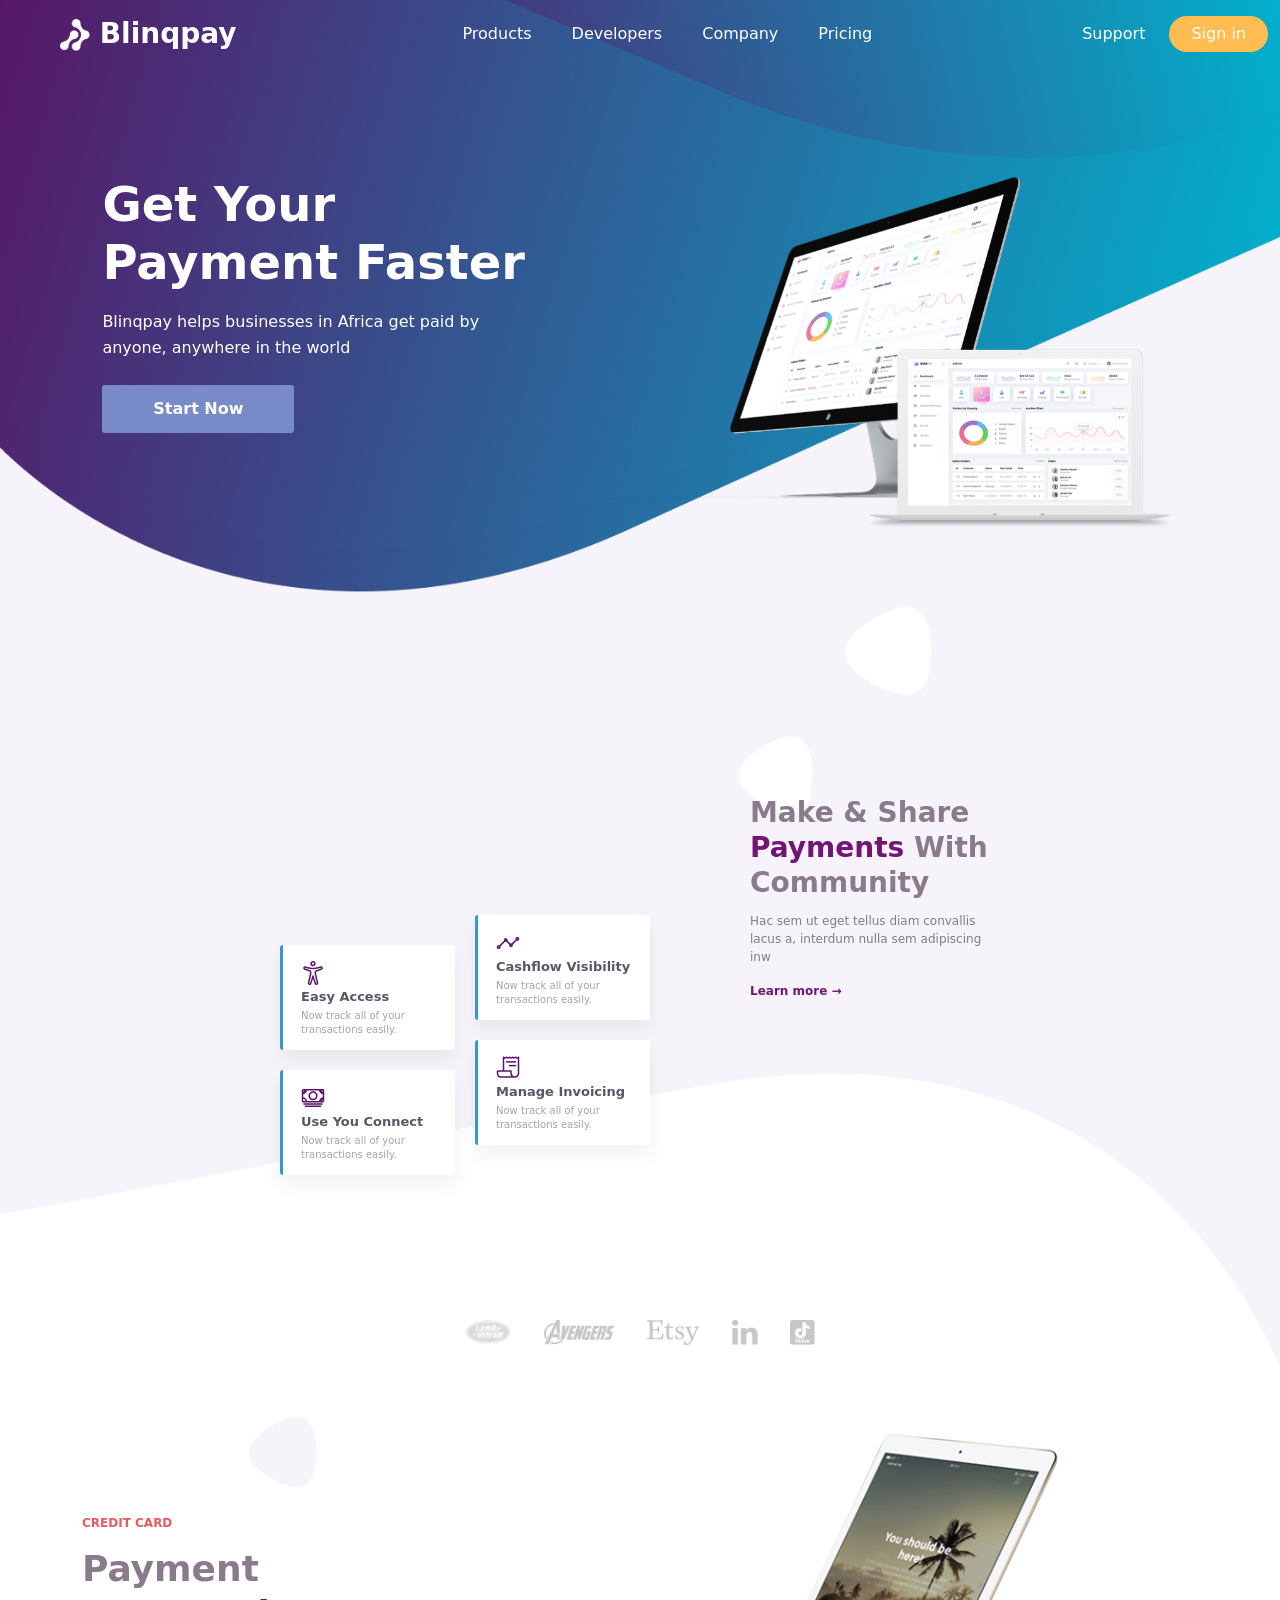
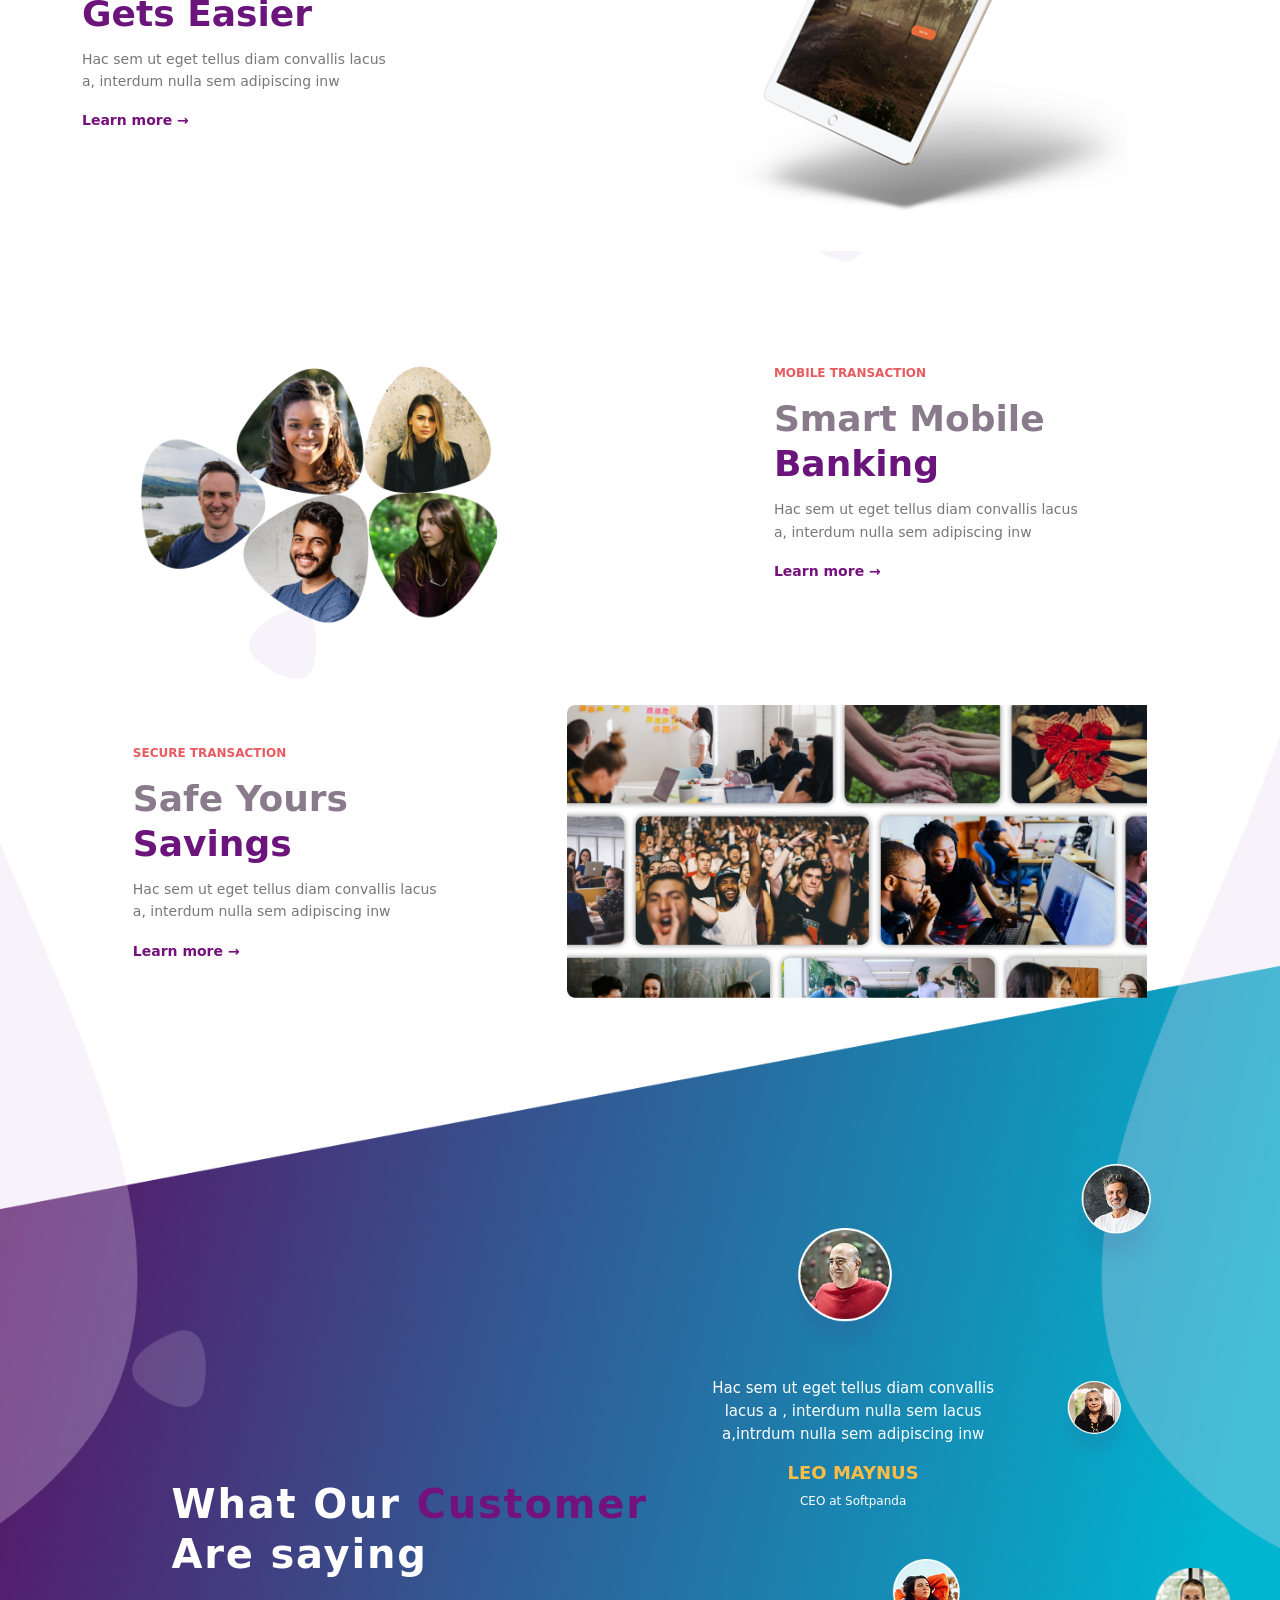
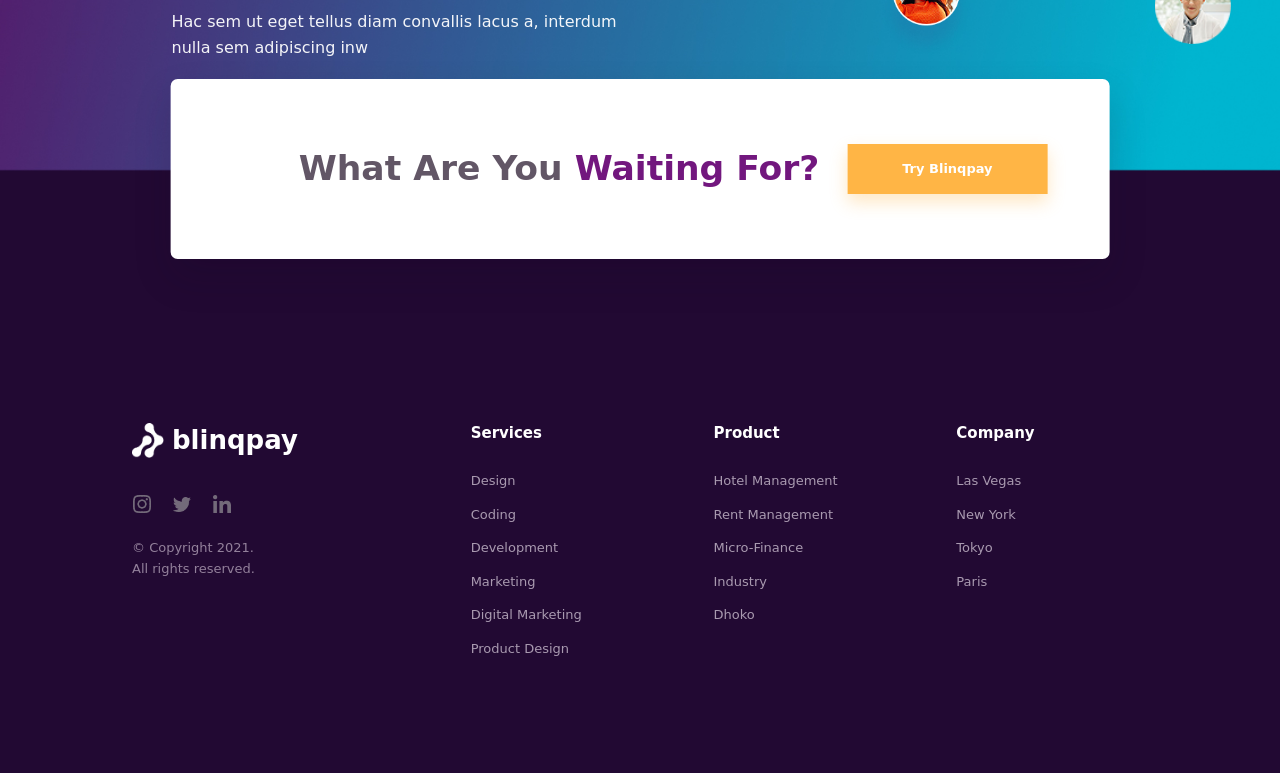
==== commit eac1a8d4: "animation" ====
--- a/figmawebsite/home.html
+++ b/figmawebsite/home.html
@@ -1,523 +1,570 @@
 <!DOCTYPE html>
 <html lang="en">
-    <head>
-        <meta charset="UTF-8" />
-        <meta name="viewport" content="width=device-width, initial-scale=1.0" />
-        <title>Blinqpay — Get Your Payment Faster</title>
-
-        <link
-            href="https://cdn.jsdelivr.net/npm/bootstrap@5.3.8/dist/css/bootstrap.min.css"
-            rel="stylesheet"
-            integrity="sha384-sRIl4kxILFvY47J16cr9ZwB07vP4J8+LH7qKQnuqkuIAvNWLzeN8tE5YBujZqJLB"
-            crossorigin="anonymous"
+  <head>
+    <meta charset="UTF-8" />
+    <meta name="viewport" content="width=device-width, initial-scale=1.0" />
+    <title>Blinqpay — Get Your Payment Faster</title>
+
+    <link
+      href="https://cdn.jsdelivr.net/npm/bootstrap@5.3.8/dist/css/bootstrap.min.css"
+      rel="stylesheet"
+      integrity="sha384-sRIl4kxILFvY47J16cr9ZwB07vP4J8+LH7qKQnuqkuIAvNWLzeN8tE5YBujZqJLB"
+      crossorigin="anonymous"
+    />
+
+    <link rel="stylesheet" href="style.css" />
+  </head>
+
+  <body>
+    <div class="hero">
+      <nav class="navbar navbar-expand-lg">
+        <div class="container-fluid">
+          <a class="navbar-brand ms-5" href="#">
+            <img src="./assets/log.png" alt="Blinqpay Logo" width="30" />
+            Blinqpay
+          </a>
+
+          <button
+            class="navbar-toggler"
+            type="button"
+            data-bs-toggle="collapse"
+            data-bs-target="#mynavbar"
+            aria-controls="mynavbar"
+            aria-expanded="false"
+            aria-label="Toggle navigation"
+          >
+            <span class="navbar-toggler-icon"></span>
+          </button>
+
+          <div class="collapse navbar-collapse" id="mynavbar">
+            <ul class="navbar-nav mx-auto gap-4">
+              <li class="nav-item">
+                <a class="nav-link" href="javascript:void(0)">Products</a>
+              </li>
+              <li class="nav-item">
+                <a class="nav-link" href="javascript:void(0)">Developers</a>
+              </li>
+              <li class="nav-item">
+                <a class="nav-link" href="javascript:void(0)">Company</a>
+              </li>
+              <li class="nav-item">
+                <a class="nav-link" href="javascript:void(0)">Pricing</a>
+              </li>
+            </ul>
+
+            <div class="d-flex gap-4 align-items-center">
+              <a class="nav-link" href="javascript:void(0)">Support</a>
+
+              <button class="btn btn sign-in-btn" type="button">Sign in</button>
+            </div>
+          </div>
+        </div>
+      </nav>
+
+      <div class="hero-content">
+        <h1>Get Your<br />Payment Faster</h1>
+
+        <p>
+          Blinqpay helps businesses in Africa get paid by <br />
+          anyone, anywhere in the world
+        </p>
+
+        <button href="#" class="hero-btn" type="button">Start Now</button>
+      </div>
+
+      <img src="./assets/Group 438 (3).png" alt="Laptop" class="hero-laptop" />
+      <div class="mobile-hero-partners" aria-label="Partner brands">
+        <img src="./assets/land-roverin-logom.png" alt="Land Rover" />
+        <img src="./assets/Vector (2).png" alt="Avengers" />
+        <img src="./assets/Vectoretsy.png" alt="Etsy" />
+        <img src="./assets/Vectorlinkedin.png" alt="LinkedIn" />
+        <img src="./assets/tiktok-logo_1.png" alt="TikTok" />
+      </div>
+    </div>
+
+    <!-- Community Section -->
+    <section class="community-section">
+      <div class="community-decorations" aria-hidden="true">
+        <img
+                    class="community-decoration community-decoration--floating-one"
+          src="./assets/Subtract (4e).png"
+          alt=""
         />
-
-        <link rel="stylesheet" href="style.css" />
-    </head>
-
-    <body>
-        <div class="hero">
-            <nav class="navbar navbar-expand-lg">
-                <div class="container-fluid">
-                    <a class="navbar-brand ms-5" href="#">
-                        <img
-                            src="./assets/log.png"
-                            alt="Blinqpay Logo"
-                            width="30"
-                        />
-                        Blinqpay
-                    </a>
-
-                    <button
-                        class="navbar-toggler"
-                        type="button"
-                        data-bs-toggle="collapse"
-                        data-bs-target="#mynavbar"
-                        aria-controls="mynavbar"
-                        aria-expanded="false"
-                        aria-label="Toggle navigation"
-                    >
-                        <span class="navbar-toggler-icon"></span>
-                    </button>
-
-                    <div class="collapse navbar-collapse" id="mynavbar">
-                        <ul class="navbar-nav mx-auto gap-4">
-                            <li class="nav-item">
-                                <a class="nav-link" href="javascript:void(0)"
-                                    >Products</a
-                                >
-                            </li>
-                            <li class="nav-item">
-                                <a class="nav-link" href="javascript:void(0)"
-                                    >Developers</a
-                                >
-                            </li>
-                            <li class="nav-item">
-                                <a class="nav-link" href="javascript:void(0)"
-                                    >Company</a
-                                >
-                            </li>
-                            <li class="nav-item">
-                                <a class="nav-link" href="javascript:void(0)"
-                                    >Pricing</a
-                                >
-                            </li>
-                        </ul>
-
-                        <div class="d-flex gap-4 align-items-center">
-                            <a class="nav-link" href="javascript:void(0)"
-                                >Support</a
-                            >
-
-                            <button class="btn btn sign-in-btn" type="button">
-                                Sign in
-                            </button>
-                        </div>
-                    </div>
-                </div>
-            </nav>
-
-            <div class="hero-content">
-                <h1>Get Your<br />Payment Faster</h1>
-
-                <p>
-                    Blinqpay helps businesses in Africa get paid by <br />
-                    anyone, anywhere in the world
-                </p>
-
-                <button href="#" class="hero-btn" type="button">
-                    Start Now
-                </button>
+        <img
+                    class="community-decoration community-decoration--floating-two"
+          src="./assets/Subtract (5).png"
+          alt=""
+        />
+      </div>
+      <div class="mobile-community-visual">
+        <img
+          src="./assets/Group 438 (3).png"
+          alt="Blinqpay dashboard on a desktop monitor and laptop"
+        />
+      </div>
+      <div class="container">
+        <div class="community-layout">
+          <!-- Four cards -->
+          <div class="community-cards">
+            <div class="community-card">
+              <img
+                class="card-icon"
+                src="./assets/accessibility-outline_N.png"
+                alt=""
+              />
+              <h6>Easy Access</h6>
+              <p>Now track all of your transactions easily.</p>
             </div>
 
-            <img
-                src="./assets/Group 438 (3).png"
-                alt="Laptop"
-                class="hero-laptop"
-            />
-            <div class="mobile-hero-partners" aria-label="Partner brands">
-                <img src="./assets/land-roverin-logom.png" alt="Land Rover" />
-                <img src="./assets/Vector (2).png" alt="Avengers" />
-                <img src="./assets/Vectoretsy.png" alt="Etsy" />
-                <img src="./assets/Vectorlinkedin.png" alt="LinkedIn" />
-                <img src="./assets/tiktok-logo_1.png" alt="TikTok" />
+            <div class="community-card">
+              <img
+                class="card-icon"
+                src="./assets/analytics-outline_N.png"
+                alt=""
+              />
+              <h6>Cashflow Visibility</h6>
+              <p>Now track all of your transactions easily.</p>
             </div>
-        </div>
-
-        <!-- Community Section -->
-        <section class="community-section">
-            <div class="community-decorations" aria-hidden="true">
-                <img
-                    class="community-decoration community-decoration--floating-one"
-                    src="./assets/Subtract (4).png"
-                    alt=""
-                />
-                <img
-                    class="community-decoration community-decoration--floating-two"
-                    src="./assets/Subtract (5).png"
-                    alt=""
-                />
+
+            <div class="community-card">
+              <img class="card-icon" src="./assets/cash-outline_N.png" alt="" />
+              <h6>Use You Connect</h6>
+              <p>Now track all of your transactions easily.</p>
             </div>
-            <div class="mobile-community-visual">
-                <img
-                    src="./assets/Group 438 (3).png"
-                    alt="Blinqpay dashboard on a desktop monitor and laptop"
-                />
+
+            <div class="community-card">
+              <img
+                class="card-icon"
+                src="./assets/receipt-outline_N.png"
+                alt=""
+              />
+              <h6>Manage Invoicing</h6>
+              <p>Now track all of your transactions easily.</p>
             </div>
-            <div class="container">
-                <div class="community-layout">
-                    <!-- Four cards -->
-                    <div class="community-cards">
-                        <div class="community-card">
-                            <img class="card-icon" src="./assets/accessibility-outline_N.png" alt="" />
-                            <h6>Easy Access</h6>
-                            <p>Now track all of your transactions easily.</p>
-                        </div>
-
-                        <div class="community-card">
-                            <img class="card-icon" src="./assets/analytics-outline_N.png" alt="" />
-                            <h6>Cashflow Visibility</h6>
-                            <p>Now track all of your transactions easily.</p>
-                        </div>
-
-                        <div class="community-card">
-                            <img class="card-icon" src="./assets/cash-outline_N.png" alt="" />
-                            <h6>Use You Connect</h6>
-                            <p>Now track all of your transactions easily.</p>
-                        </div>
-
-                        <div class="community-card">
-                            <img class="card-icon" src="./assets/receipt-outline_N.png" alt="" />
-                            <h6>Manage Invoicing</h6>
-                            <p>Now track all of your transactions easily.</p>
-                        </div>
-                    </div>
-
-                    <!-- Right text -->
-                    <div class="community-content">
-                        <h2>
-                            Make &amp; Share<br />
-                            <span>Payments</span> With<br />
-                            Community
-                        </h2>
-
-                        <p>
-                            Hac sem ut eget tellus diam convallis lacus a,
-                            interdum nulla sem adipiscing inw
-                        </p>
-
-                        <a href="#" class="community-link"> Learn more → </a>
-                    </div>
-                </div>
-
-                <!-- Logos -->
-                <div class="community-logos">
-                    <img
-                        src="./assets/land-roverin-logom.png"
-                        alt="Land Rover"
-                    />
-                    <img src="./assets/the-avengers 1.png" alt="Avengers" />
-                    <img src="./assets/etsy.png" alt="Etsy" />
-                    <img src="./assets/linkedin-icon-1.png" alt="LinkedIn" />
-                    <img src="./assets/tiktok-logo.png" alt="TikTok" />
-                </div>
-            </div>
-        </section>
-
-        <!-- Features Section -->
-        <section class="features-section">
-            <div class="container">
-                <!-- Section 1: Payment Gets Easier -->
-                <div class="feature-row">
-                    <div class="feature-text">
-                        <small>CREDIT CARD</small>
-                        <h2>Payment<br /><span>Gets Easier</span></h2>
-
-                        <p>
-                            Hac sem ut eget tellus diam convallis lacus a,
-                            interdum nulla sem adipiscing inw
-                        </p>
-
-                        <a href="#"
-                            >Learn more<span class="feature-link-arrow">
-                                →</span
-                            ></a
-                        >
-                    </div>
-
-                    <!-- Replace with your real first image filename -->
-                    <img
-                        src="./assets/image 14.png"
-                        alt="Payment"
-                        class="feature-image tablet-image"
-                    />
-                </div>
-
-                <!-- Section 2: Smart Mobile Banking -->
-                <div class="feature-row">
-                    <!-- Replace with your real second image filename -->
-                    <img
-                        src="./assets/Group 429.png"
-                        alt="Community"
-                        class="feature-image people-image"
-                    />
-
-                    <div class="feature-text">
-                        <small>MOBILE TRANSACTION</small>
-                        <h2>Smart Mobile<br /><span>Banking</span></h2>
-
-                        <p>
-                            Hac sem ut eget tellus diam convallis lacus a,
-                            interdum nulla sem adipiscing inw
-                        </p>
-
-                        <a href="#"
-                            >Learn more<span class="feature-link-arrow">
-                                →</span
-                            ></a
-                        >
-                    </div>
-                </div>
-
-                <!-- Section 3: Safe Yours Savings -->
-                <div class="feature-row">
-                    <div class="feature-text">
-                        <small>SECURE TRANSACTION</small>
-                        <h2>Safe Yours<br /><span>Savings</span></h2>
-
-                        <p>
-                            Hac sem ut eget tellus diam convallis lacus a,
-                            interdum nulla sem adipiscing inw
-                        </p>
-
-                        <a href="#">Learn more →</a>
-                    </div>
-
-                    <!-- Replace with your real third image filename -->
-                    <img
-                        src="./assets/Mask Group.png"
-                        alt="Savings"
-                        class="feature-image savings-image"
-                    />
-                </div>
-            </div>
-        </section>
-        <!-- Testimonials Section -->
-        <section
-            class="testimonials-section"
-            aria-labelledby="testimonials-title"
+          </div>
+
+          <!-- Right text -->
+          <div class="community-content">
+            <h2>
+              Make &amp; Share<br />
+              <span>Payments</span> With<br />
+              Community
+            </h2>
+
+            <p>
+              Hac sem ut eget tellus diam convallis lacus a, interdum nulla sem
+              adipiscing inw
+            </p>
+
+            <a href="#" class="community-link"> Learn more → </a>
+          </div>
+        </div>
+
+        <!-- Logos -->
+        <div class="community-logos">
+          <img src="./assets/land-roverin-logom.png" alt="Land Rover" />
+          <img src="./assets/the-avengers 1.png" alt="Avengers" />
+          <img src="./assets/etsy.png" alt="Etsy" />
+          <img src="./assets/linkedin-icon-1.png" alt="LinkedIn" />
+          <img src="./assets/tiktok-logo.png" alt="TikTok" />
+        </div>
+      </div>
+    </section>
+
+    <!-- Features Section -->
+    <section class="features-section">
+      <div class="container">
+        <!-- Section 1: Payment Gets Easier -->
+        <div class="feature-row">
+          <div class="feature-text">
+            <small>CREDIT CARD</small>
+            <h2>Payment<br /><span>Gets Easier</span></h2>
+
+            <p>
+              Hac sem ut eget tellus diam convallis lacus a, interdum nulla sem
+              adipiscing inw
+            </p>
+
+            <a href="#">Learn more<span class="feature-link-arrow"> →</span></a>
+          </div>
+
+          <!-- Replace with your real first image filename -->
+          <img
+            src="./assets/image 14.png"
+            alt="Payment"
+            class="feature-image tablet-image"
+          />
+        </div>
+
+        <!-- Section 2: Smart Mobile Banking -->
+        <div class="feature-row">
+          <!-- Replace with your real second image filename -->
+          <img
+            src="./assets/Group 429.png"
+            alt="Community"
+            class="feature-image people-image"
+          />
+
+          <div class="feature-text">
+            <small>MOBILE TRANSACTION</small>
+            <h2>Smart Mobile<br /><span>Banking</span></h2>
+
+            <p>
+              Hac sem ut eget tellus diam convallis lacus a, interdum nulla sem
+              adipiscing inw
+            </p>
+
+            <a href="#">Learn more<span class="feature-link-arrow"> →</span></a>
+          </div>
+        </div>
+
+        <!-- Section 3: Safe Yours Savings -->
+        <div class="feature-row">
+          <div class="feature-text">
+            <small>SECURE TRANSACTION</small>
+            <h2>Safe Yours<br /><span>Savings</span></h2>
+
+            <p>
+              Hac sem ut eget tellus diam convallis lacus a, interdum nulla sem
+              adipiscing inw
+            </p>
+
+            <a href="#">Learn more →</a>
+          </div>
+
+          <!-- Replace with your real third image filename -->
+          <img
+            src="./assets/Mask Group.png"
+            alt="Savings"
+            class="feature-image savings-image"
+          />
+        </div>
+      </div>
+    </section>
+    <!-- Testimonials Section -->
+    <section class="testimonials-section" aria-labelledby="testimonials-title">
+      <div class="testimonials-content">
+        <div class="testimonials-text">
+          <h2 id="testimonials-title">
+            What Our <span>Customer</span><br />
+            Are saying
+          </h2>
+          <p>
+            Hac sem ut eget tellus diam convallis lacus a, interdum nulla sem
+            adipiscing inw
+          </p>
+        </div>
+
+        <div class="testimonials-review">
+          <p>
+            Hac sem ut eget tellus diam convallis lacus a , interdum nulla sem
+            lacus a,intrdum nulla sem adipiscing inw
+          </p>
+          <h5>LEO MAYNUS</h5>
+          <small>CEO at Softpanda</small>
+        </div>
+
+        <div class="testimonials-avatars">
+          <img
+            src="./assets/Group 22.png"
+            alt="Customer 1"
+            class="avatar avatar-1"
+          />
+          <img
+            src="./assets/Group 24.png"
+            alt="Customer 2"
+            class="avatar avatar-2"
+          />
+          <img
+            src="./assets/Group 25.png"
+            alt="Customer 3"
+            class="avatar avatar-3"
+          />
+          <img
+            src="./assets/Group 23.png"
+            alt="Customer 4"
+            class="avatar avatar-4"
+          />
+          <img
+            src="./assets/Ellipse 4.png"
+            alt="Customer 5"
+            class="avatar avatar-5"
+          />
+        </div>
+
+        <div
+          class="testimonial-mobile-carousel"
+          role="region"
+          aria-roledescription="carousel"
+          aria-label="Customer testimonials"
+          tabindex="0"
         >
-            <div class="testimonials-content">
-                <div class="testimonials-text">
-                    <h2 id="testimonials-title">
-                        What Our <span>Customer</span><br />
-                        Are saying
-                    </h2>
-                    <p>
-                        Hac sem ut eget tellus diam convallis lacus a, interdum
-                        nulla sem adipiscing inw
-                    </p>
-                </div>
-
-                <div class="testimonials-review">
-                    <p>
-                        Hac sem ut eget tellus diam convallis lacus a , interdum
-                        nulla sem lacus a,intrdum nulla sem adipiscing inw
-                    </p>
-                    <h5>LEO MAYNUS</h5>
-                    <small>CEO at Softpanda</small>
-                </div>
-
-                <div class="testimonials-avatars">
-                    <img
-                        src="./assets/Group 22.png"
-                        alt="Customer 1"
-                        class="avatar avatar-1"
-                    />
-                    <img
-                        src="./assets/Group 24.png"
-                        alt="Customer 2"
-                        class="avatar avatar-2"
-                    />
-                    <img
-                        src="./assets/Group 25.png"
-                        alt="Customer 3"
-                        class="avatar avatar-3"
-                    />
-                    <img
-                        src="./assets/Group 23.png"
-                        alt="Customer 4"
-                        class="avatar avatar-4"
-                    />
-                    <img
-                        src="./assets/Ellipse 4.png"
-                        alt="Customer 5"
-                        class="avatar avatar-5"
-                    />
-                </div>
-
-                <div
-                    class="testimonial-mobile-carousel"
-                    role="region"
-                    aria-roledescription="carousel"
-                    aria-label="Customer testimonials"
-                    tabindex="0"
-                >
-                    <div class="testimonial-mobile-slides" aria-live="polite">
-                        <article class="testimonial-mobile-slide is-active" aria-hidden="false">
-                            <img src="./assets/Group 22.png" alt="Leo Maynus" />
-                            <blockquote>Hac sem ut eget tellus diam convallis lacus a , interdum nulla sem lacus a,intrdum nulla sem adipiscing inw</blockquote>
-                            <p class="testimonial-mobile-author"><strong>LEO MAYNUS</strong><span>CEO at Softpanda</span></p>
-                        </article>
-                        <article class="testimonial-mobile-slide" aria-hidden="true">
-                            <img src="./assets/Group 24.png" alt="Customer 2" />
-                            <blockquote>Hac sem ut eget tellus diam convallis lacus a , interdum nulla sem lacus a,intrdum nulla sem adipiscing inw</blockquote>
-                            <p class="testimonial-mobile-author"><strong>CUSTOMER 2</strong><span>Blinqpay customer</span></p>
-                        </article>
-                        <article class="testimonial-mobile-slide" aria-hidden="true">
-                            <img src="./assets/Group 25.png" alt="Customer 3" />
-                            <blockquote>Hac sem ut eget tellus diam convallis lacus a , interdum nulla sem lacus a,intrdum nulla sem adipiscing inw</blockquote>
-                            <p class="testimonial-mobile-author"><strong>CUSTOMER 3</strong><span>Blinqpay customer</span></p>
-                        </article>
-                        <article class="testimonial-mobile-slide" aria-hidden="true">
-                            <img src="./assets/Group 23.png" alt="Customer 4" />
-                            <blockquote>Hac sem ut eget tellus diam convallis lacus a , interdum nulla sem lacus a,intrdum nulla sem adipiscing inw</blockquote>
-                            <p class="testimonial-mobile-author"><strong>CUSTOMER 4</strong><span>Blinqpay customer</span></p>
-                        </article>
-                        <article class="testimonial-mobile-slide" aria-hidden="true">
-                            <img src="./assets/Ellipse 4.png" alt="Customer 5" />
-                            <blockquote>Hac sem ut eget tellus diam convallis lacus a , interdum nulla sem lacus a,intrdum nulla sem adipiscing inw</blockquote>
-                            <p class="testimonial-mobile-author"><strong>CUSTOMER 5</strong><span>Blinqpay customer</span></p>
-                        </article>
-                    </div>
-                    <div class="testimonial-mobile-dots" role="group" aria-label="Choose a testimonial">
-                        <button class="is-active" type="button" aria-label="Show testimonial 1 of 5" aria-pressed="true"></button>
-                        <button type="button" aria-label="Show testimonial 2 of 5" aria-pressed="false"></button>
-                        <button type="button" aria-label="Show testimonial 3 of 5" aria-pressed="false"></button>
-                        <button type="button" aria-label="Show testimonial 4 of 5" aria-pressed="false"></button>
-                        <button type="button" aria-label="Show testimonial 5 of 5" aria-pressed="false"></button>
-                    </div>
-                </div>
-            </div>
-        </section>
-
-        <!-- Call to Action -->
-        <div class="cta-wrapper">
-            <div class="cta-box">
-                <h2>What Are You <span>Waiting For?</span></h2>
-                <a href="#" class="cta-button">Try Blinqpay</a>
-            </div>
-        </div>
-
-        <!-- Footer -->
-        <footer class="footer-section">
-            <div class="container footer-content">
-                <div class="footer-brand">
-                    <div class="footer-logo">
-                        <img src="./assets/log.png" alt="Blinqpay" />
-                        <span>blinqpay</span>
-                    </div>
-
-                    <div class="footer-social">
-                        <a href="#" aria-label="Instagram">
-                            <img src="./assets/Instagram.png" alt="" />
-                        </a>
-                        <a href="#" aria-label="Twitter">
-                            <img src="./assets/Twitter.png" alt="" />
-                        </a>
-                        <a href="#" aria-label="LinkedIn">
-                            <img src="./assets/Linkedin In.png" alt="" />
-                        </a>
-                    </div>
-
-                    <p>© Copyright 2021.<br />All rights reserved.</p>
-                </div>
-
-                <div class="footer-column">
-                    <h4>Services</h4>
-                    <a href="#">Design</a>
-                    <a href="#">Coding</a>
-                    <a href="#">Development</a>
-                    <a href="#">Marketing</a>
-                    <a href="#">Digital Marketing</a>
-                    <a href="#">Product Design</a>
-                </div>
-
-                <div class="footer-column">
-                    <h4>Product</h4>
-                    <a href="#">Hotel Management</a>
-                    <a href="#">Rent Management</a>
-                    <a href="#">Micro-Finance</a>
-                    <a href="#">Industry</a>
-                    <a href="#">Dhoko</a>
-                </div>
-
-                <div class="footer-column">
-                    <h4>Company</h4>
-                    <a href="#">Las Vegas</a>
-                    <a href="#">New York</a>
-                    <a href="#">Tokyo</a>
-                    <a href="#">Paris</a>
-                </div>
-            </div>
-        </footer>
-        <script src="https://cdn.jsdelivr.net/npm/bootstrap@5.3.8/dist/js/bootstrap.bundle.min.js"></script>
-        <script>
-            (() => {
-                const menu = document.getElementById("mynavbar");
-                const toggler = document.querySelector(".navbar-toggler");
-                const collapse = bootstrap.Collapse.getOrCreateInstance(menu, {
-                    toggle: false,
-                });
-                const mobileOrTablet = window.matchMedia("(max-width: 1023px)");
-
-                menu.addEventListener("click", (event) => {
-                    if (
-                        event.target.closest("a, .sign-in-btn") &&
-                        mobileOrTablet.matches
-                    ) {
-                        collapse.hide();
-                    }
-                });
-
-                document.addEventListener("click", (event) => {
-                    if (
-                        mobileOrTablet.matches &&
-                        menu.classList.contains("show") &&
-                        !menu.contains(event.target) &&
-                        !toggler.contains(event.target)
-                    ) {
-                        collapse.hide();
-                    }
-                });
-
-                document.addEventListener("keydown", (event) => {
-                    if (
-                        event.key === "Escape" &&
-                        menu.classList.contains("show")
-                    ) {
-                        collapse.hide();
-                        toggler.focus();
-                    }
-                });
-            })();
-        </script>
-        <script>
-            (() => {
-                const carousel = document.querySelector(".testimonial-mobile-carousel");
-                if (!carousel) return;
-
-                const slides = [...carousel.querySelectorAll(".testimonial-mobile-slide")];
-                const dots = [...carousel.querySelectorAll(".testimonial-mobile-dots button")];
-                const reducedMotion = window.matchMedia("(prefers-reduced-motion: reduce)");
-                let activeIndex = 0;
-                let timer;
-                let paused = false;
-
-                const showSlide = (index) => {
-                    activeIndex = (index + slides.length) % slides.length;
-                    slides.forEach((slide, i) => {
-                        slide.classList.toggle("is-active", i === activeIndex);
-                        slide.setAttribute("aria-hidden", String(i !== activeIndex));
-                    });
-                    dots.forEach((dot, i) => {
-                        dot.classList.toggle("is-active", i === activeIndex);
-                        dot.setAttribute("aria-pressed", String(i === activeIndex));
-                    });
-                };
-
-                const stopRotation = () => window.clearInterval(timer);
-                const startRotation = () => {
-                    stopRotation();
-                    if (paused || reducedMotion.matches || window.innerWidth > 600) return;
-                    timer = window.setInterval(() => showSlide(activeIndex + 1), 4000);
-                };
-
-                dots.forEach((dot, index) => dot.addEventListener("click", () => {
-                    showSlide(index);
-                    startRotation();
-                }));
-                carousel.addEventListener("pointerenter", () => { paused = true; stopRotation(); });
-                carousel.addEventListener("pointerleave", () => { paused = false; startRotation(); });
-                carousel.addEventListener("focusin", () => { paused = true; stopRotation(); });
-                carousel.addEventListener("focusout", (event) => {
-                    if (!carousel.contains(event.relatedTarget)) { paused = false; startRotation(); }
-                });
-                carousel.addEventListener("keydown", (event) => {
-                    if (event.key === "ArrowRight" || event.key === "ArrowLeft") {
-                        event.preventDefault();
-                        showSlide(activeIndex + (event.key === "ArrowRight" ? 1 : -1));
-                        startRotation();
-                    } else if (event.key === "Home" || event.key === "End") {
-                        event.preventDefault();
-                        showSlide(event.key === "Home" ? 0 : slides.length - 1);
-                        startRotation();
-                    }
-                });
-                reducedMotion.addEventListener?.("change", startRotation);
-                window.addEventListener("resize", startRotation);
-                startRotation();
-            })();
-        </script>
-    </body>
+          <div class="testimonial-mobile-slides" aria-live="polite">
+            <article
+              class="testimonial-mobile-slide is-active"
+              aria-hidden="false"
+            >
+              <img src="./assets/Group 22.png" alt="Leo Maynus" />
+              <blockquote>
+                Hac sem ut eget tellus diam convallis lacus a , interdum nulla
+                sem lacus a,intrdum nulla sem adipiscing inw
+              </blockquote>
+              <p class="testimonial-mobile-author">
+                <strong>LEO MAYNUS</strong><span>CEO at Softpanda</span>
+              </p>
+            </article>
+            <article class="testimonial-mobile-slide" aria-hidden="true">
+              <img src="./assets/Group 24.png" alt="Customer 2" />
+              <blockquote>
+                Hac sem ut eget tellus diam convallis lacus a , interdum nulla
+                sem lacus a,intrdum nulla sem adipiscing inw
+              </blockquote>
+              <p class="testimonial-mobile-author">
+                <strong>CUSTOMER 2</strong><span>Blinqpay customer</span>
+              </p>
+            </article>
+            <article class="testimonial-mobile-slide" aria-hidden="true">
+              <img src="./assets/Group 25.png" alt="Customer 3" />
+              <blockquote>
+                Hac sem ut eget tellus diam convallis lacus a , interdum nulla
+                sem lacus a,intrdum nulla sem adipiscing inw
+              </blockquote>
+              <p class="testimonial-mobile-author">
+                <strong>CUSTOMER 3</strong><span>Blinqpay customer</span>
+              </p>
+            </article>
+            <article class="testimonial-mobile-slide" aria-hidden="true">
+              <img src="./assets/Group 23.png" alt="Customer 4" />
+              <blockquote>
+                Hac sem ut eget tellus diam convallis lacus a , interdum nulla
+                sem lacus a,intrdum nulla sem adipiscing inw
+              </blockquote>
+              <p class="testimonial-mobile-author">
+                <strong>CUSTOMER 4</strong><span>Blinqpay customer</span>
+              </p>
+            </article>
+            <article class="testimonial-mobile-slide" aria-hidden="true">
+              <img src="./assets/Ellipse 4.png" alt="Customer 5" />
+              <blockquote>
+                Hac sem ut eget tellus diam convallis lacus a , interdum nulla
+                sem lacus a,intrdum nulla sem adipiscing inw
+              </blockquote>
+              <p class="testimonial-mobile-author">
+                <strong>CUSTOMER 5</strong><span>Blinqpay customer</span>
+              </p>
+            </article>
+          </div>
+          <div
+            class="testimonial-mobile-dots"
+            role="group"
+            aria-label="Choose a testimonial"
+          >
+            <button
+              class="is-active"
+              type="button"
+              aria-label="Show testimonial 1 of 5"
+              aria-pressed="true"
+            ></button>
+            <button
+              type="button"
+              aria-label="Show testimonial 2 of 5"
+              aria-pressed="false"
+            ></button>
+            <button
+              type="button"
+              aria-label="Show testimonial 3 of 5"
+              aria-pressed="false"
+            ></button>
+            <button
+              type="button"
+              aria-label="Show testimonial 4 of 5"
+              aria-pressed="false"
+            ></button>
+            <button
+              type="button"
+              aria-label="Show testimonial 5 of 5"
+              aria-pressed="false"
+            ></button>
+          </div>
+        </div>
+      </div>
+    </section>
+
+    <!-- Call to Action -->
+    <div class="cta-wrapper">
+      <div class="cta-box">
+        <h2>What Are You <span>Waiting For?</span></h2>
+        <a href="#" class="cta-button">Try Blinqpay</a>
+      </div>
+    </div>
+
+    <!-- Footer -->
+    <footer class="footer-section">
+      <div class="container footer-content">
+        <div class="footer-brand">
+          <div class="footer-logo">
+            <img src="./assets/log.png" alt="Blinqpay" />
+            <span>blinqpay</span>
+          </div>
+
+          <div class="footer-social">
+            <a href="#" aria-label="Instagram">
+              <img src="./assets/Instagram.png" alt="" />
+            </a>
+            <a href="#" aria-label="Twitter">
+              <img src="./assets/Twitter.png" alt="" />
+            </a>
+            <a href="#" aria-label="LinkedIn">
+              <img src="./assets/Linkedin In.png" alt="" />
+            </a>
+          </div>
+
+          <p>© Copyright 2021.<br />All rights reserved.</p>
+        </div>
+
+        <div class="footer-column">
+          <h4>Services</h4>
+          <a href="#">Design</a>
+          <a href="#">Coding</a>
+          <a href="#">Development</a>
+          <a href="#">Marketing</a>
+          <a href="#">Digital Marketing</a>
+          <a href="#">Product Design</a>
+        </div>
+
+        <div class="footer-column">
+          <h4>Product</h4>
+          <a href="#">Hotel Management</a>
+          <a href="#">Rent Management</a>
+          <a href="#">Micro-Finance</a>
+          <a href="#">Industry</a>
+          <a href="#">Dhoko</a>
+        </div>
+
+        <div class="footer-column">
+          <h4>Company</h4>
+          <a href="#">Las Vegas</a>
+          <a href="#">New York</a>
+          <a href="#">Tokyo</a>
+          <a href="#">Paris</a>
+        </div>
+      </div>
+    </footer>
+    <script src="https://cdn.jsdelivr.net/npm/bootstrap@5.3.8/dist/js/bootstrap.bundle.min.js"></script>
+    <script>
+      (() => {
+        const menu = document.getElementById("mynavbar");
+        const toggler = document.querySelector(".navbar-toggler");
+        const collapse = bootstrap.Collapse.getOrCreateInstance(menu, {
+          toggle: false,
+        });
+        const mobileOrTablet = window.matchMedia("(max-width: 1023px)");
+
+        menu.addEventListener("click", (event) => {
+          if (
+            event.target.closest("a, .sign-in-btn") &&
+            mobileOrTablet.matches
+          ) {
+            collapse.hide();
+          }
+        });
+
+        document.addEventListener("click", (event) => {
+          if (
+            mobileOrTablet.matches &&
+            menu.classList.contains("show") &&
+            !menu.contains(event.target) &&
+            !toggler.contains(event.target)
+          ) {
+            collapse.hide();
+          }
+        });
+
+        document.addEventListener("keydown", (event) => {
+          if (event.key === "Escape" && menu.classList.contains("show")) {
+            collapse.hide();
+            toggler.focus();
+          }
+        });
+      })();
+    </script>
+    <script>
+      (() => {
+        const carousel = document.querySelector(".testimonial-mobile-carousel");
+        if (!carousel) return;
+
+        const slides = [
+          ...carousel.querySelectorAll(".testimonial-mobile-slide"),
+        ];
+        const dots = [
+          ...carousel.querySelectorAll(".testimonial-mobile-dots button"),
+        ];
+        const reducedMotion = window.matchMedia(
+          "(prefers-reduced-motion: reduce)"
+        );
+        let activeIndex = 0;
+        let timer;
+        let paused = false;
+
+        const showSlide = (index) => {
+          activeIndex = (index + slides.length) % slides.length;
+          slides.forEach((slide, i) => {
+            slide.classList.toggle("is-active", i === activeIndex);
+            slide.setAttribute("aria-hidden", String(i !== activeIndex));
+          });
+          dots.forEach((dot, i) => {
+            dot.classList.toggle("is-active", i === activeIndex);
+            dot.setAttribute("aria-pressed", String(i === activeIndex));
+          });
+        };
+
+        const stopRotation = () => window.clearInterval(timer);
+        const startRotation = () => {
+          stopRotation();
+          if (paused || reducedMotion.matches || window.innerWidth > 600)
+            return;
+          timer = window.setInterval(() => showSlide(activeIndex + 1), 4000);
+        };
+
+        dots.forEach((dot, index) =>
+          dot.addEventListener("click", () => {
+            showSlide(index);
+            startRotation();
+          })
+        );
+        carousel.addEventListener("pointerenter", () => {
+          paused = true;
+          stopRotation();
+        });
+        carousel.addEventListener("pointerleave", () => {
+          paused = false;
+          startRotation();
+        });
+        carousel.addEventListener("focusin", () => {
+          paused = true;
+          stopRotation();
+        });
+        carousel.addEventListener("focusout", (event) => {
+          if (!carousel.contains(event.relatedTarget)) {
+            paused = false;
+            startRotation();
+          }
+        });
+        carousel.addEventListener("keydown", (event) => {
+          if (event.key === "ArrowRight" || event.key === "ArrowLeft") {
+            event.preventDefault();
+            showSlide(activeIndex + (event.key === "ArrowRight" ? 1 : -1));
+            startRotation();
+          } else if (event.key === "Home" || event.key === "End") {
+            event.preventDefault();
+            showSlide(event.key === "Home" ? 0 : slides.length - 1);
+            startRotation();
+          }
+        });
+        reducedMotion.addEventListener?.("change", startRotation);
+        window.addEventListener("resize", startRotation);
+        startRotation();
+      })();
+    </script>
+  </body>
 </html>
--- a/figmawebsite/style.css
+++ b/figmawebsite/style.css
@@ -98,23 +98,11 @@
 .community-decoration--floating-one {
     top: 7%;
     left: 66%;
-    animation: community-shape-float 6s ease-in-out -3s infinite;
 }
 
 .community-decoration--floating-two {
     top: 48%;
     left: 73%;
-    animation: community-shape-float 6s ease-in-out infinite;
-}
-
-@keyframes community-shape-float {
-    0%,
-    100% {
-        transform: translateY(0);
-    }
-    50% {
-        transform: translateY(-10px);
-    }
 }
 
 .community-layout,
@@ -122,13 +110,6 @@
 .mobile-community-visual {
     position: relative;
     z-index: 1;
-}
-
-@media (prefers-reduced-motion: reduce) {
-    .community-decoration--floating-one,
-    .community-decoration--floating-two {
-        animation: none;
-    }
 }
 
 /* White curve */
@@ -2112,3 +2093,75 @@
     }
 }
 
+/* Keep the hero artwork out of phone layouts; float it on tablets and desktop. */
+@media (max-width: 767.98px) {
+    .hero .hero-laptop {
+        display: none;
+        animation: none;
+    }
+}
+
+@media (min-width: 768px) {
+    .hero .hero-laptop {
+        animation: hero-laptop-float 5s ease-in-out infinite;
+        will-change: translate;
+    }
+}
+
+@keyframes hero-laptop-float {
+    0%,
+    100% {
+        translate: 0 0;
+    }
+    50% {
+        translate: 0 -18px;
+    }
+}
+
+@media (prefers-reduced-motion: reduce) {
+    .hero .hero-laptop {
+        animation: none;
+        will-change: auto;
+    }
+}
+
+@media (max-width: 767.98px) {
+    .community-decorations {
+        display: none;
+    }
+}
+
+@media (min-width: 768px) {
+    .community-decorations {
+        display: block;
+    }
+
+    .community-decoration--floating-one {
+        animation: community-decoration-float 5s ease-in-out -2.5s infinite;
+        will-change: transform;
+    }
+
+    .community-decoration--floating-two {
+        animation: community-decoration-float 5s ease-in-out infinite;
+        will-change: transform;
+    }
+}
+
+@keyframes community-decoration-float {
+    0%,
+    100% {
+        transform: translate3d(0, 0, 0);
+    }
+    50% {
+        transform: translate3d(0, -15px, 0);
+    }
+}
+
+@media (prefers-reduced-motion: reduce) {
+    .community-decoration--floating-one,
+    .community-decoration--floating-two {
+        animation: none;
+        will-change: auto;
+    }
+}
+
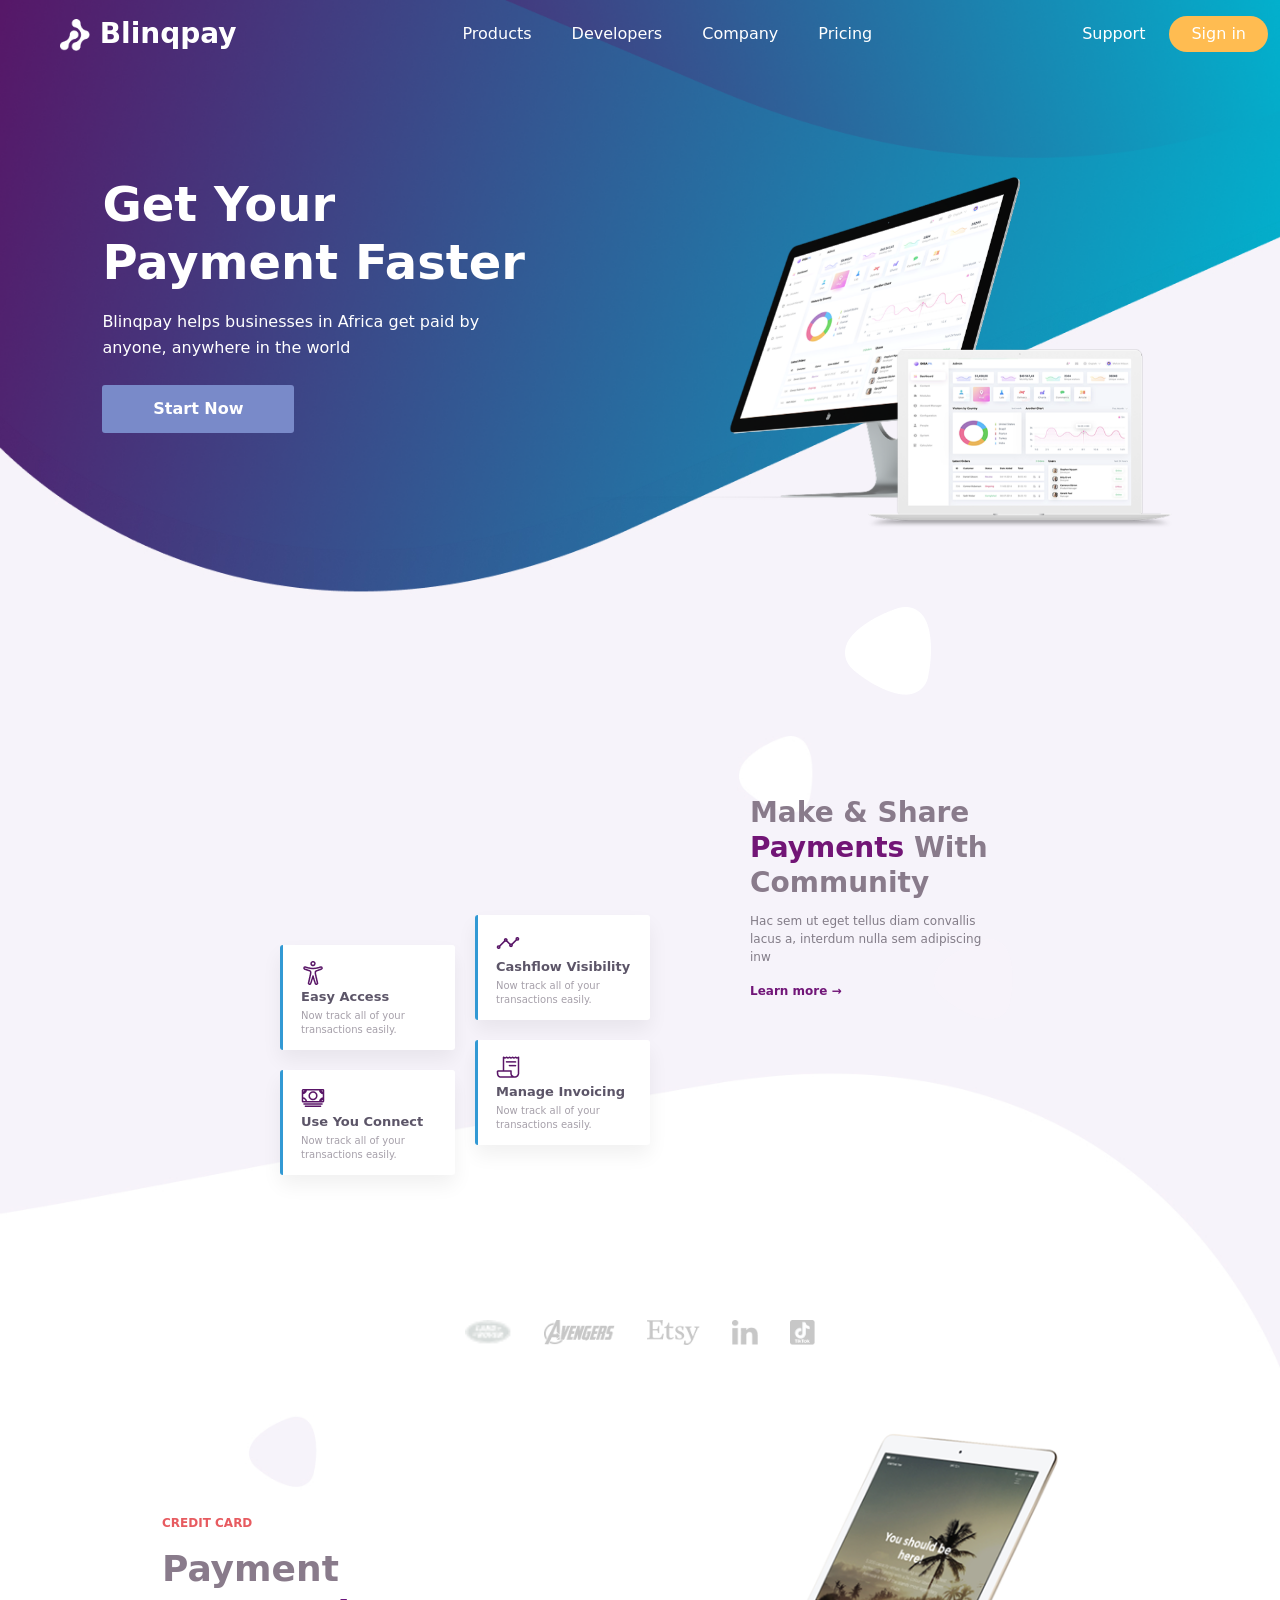
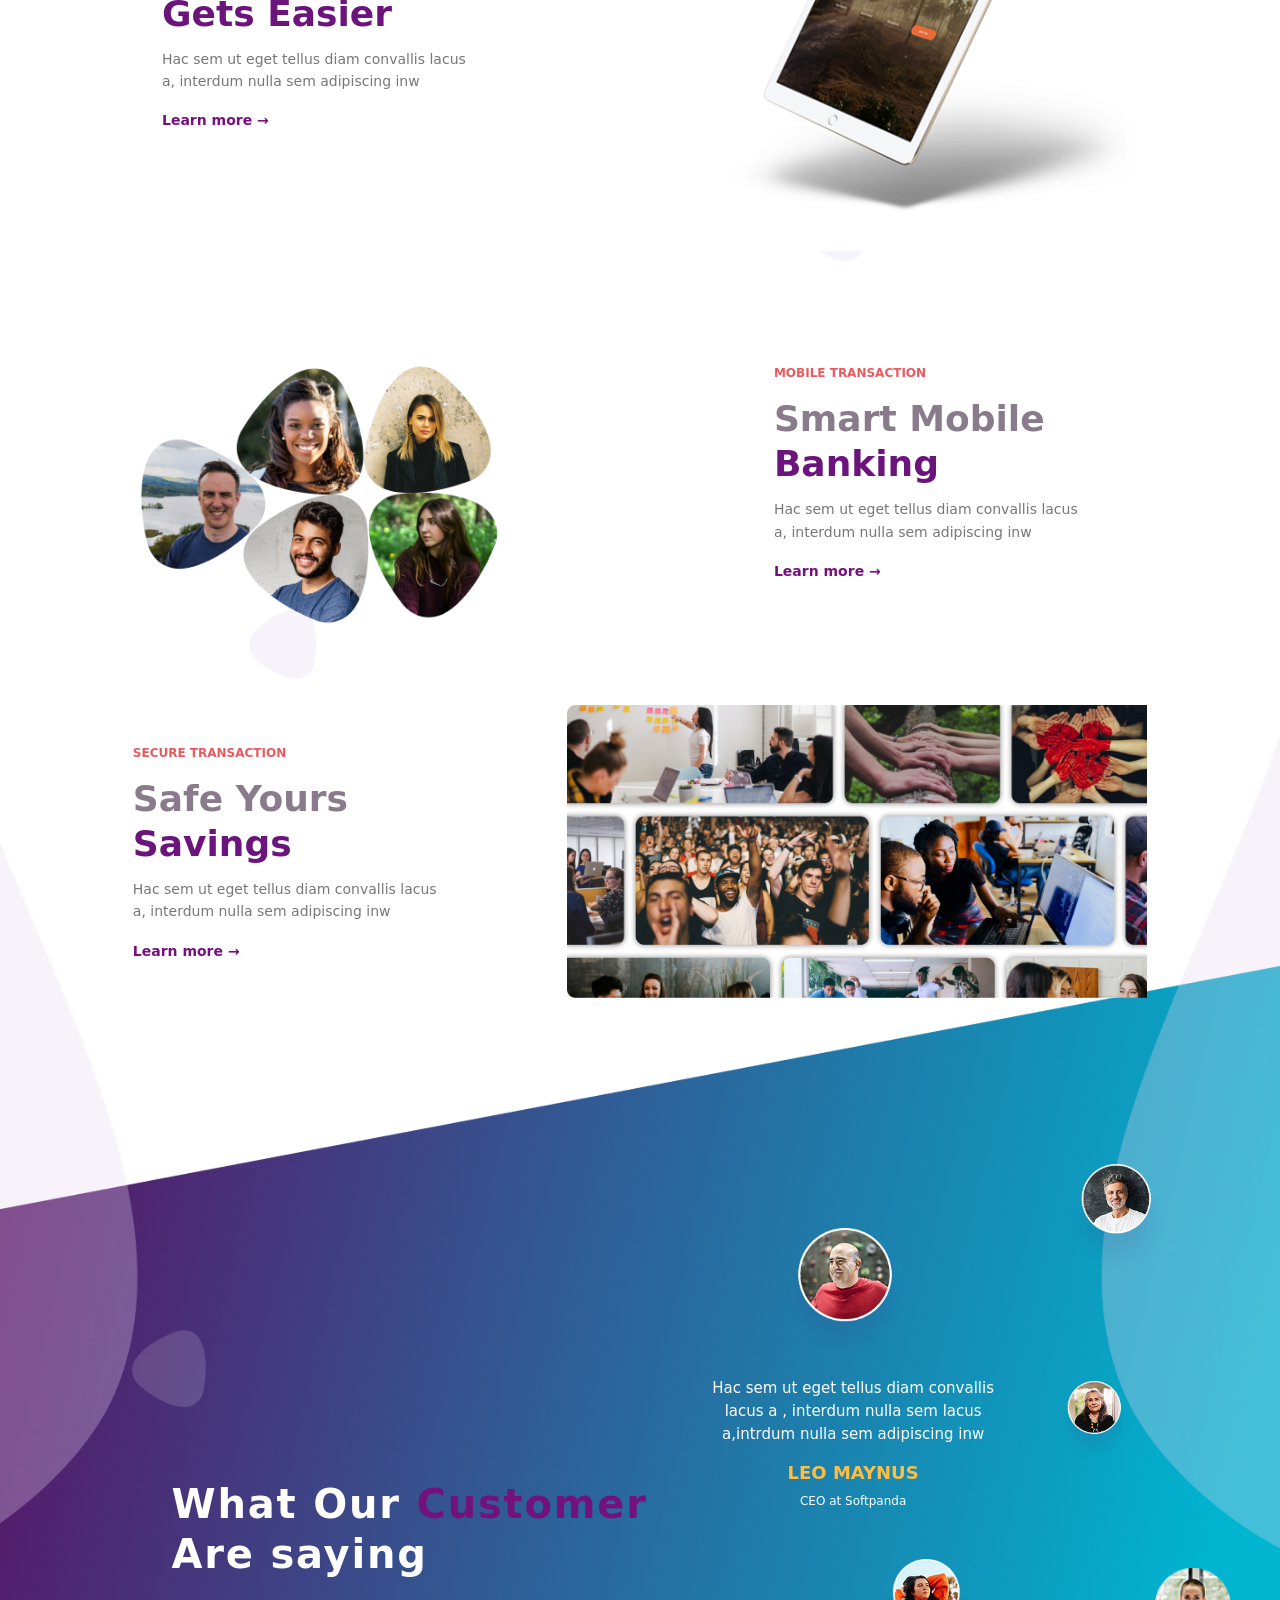
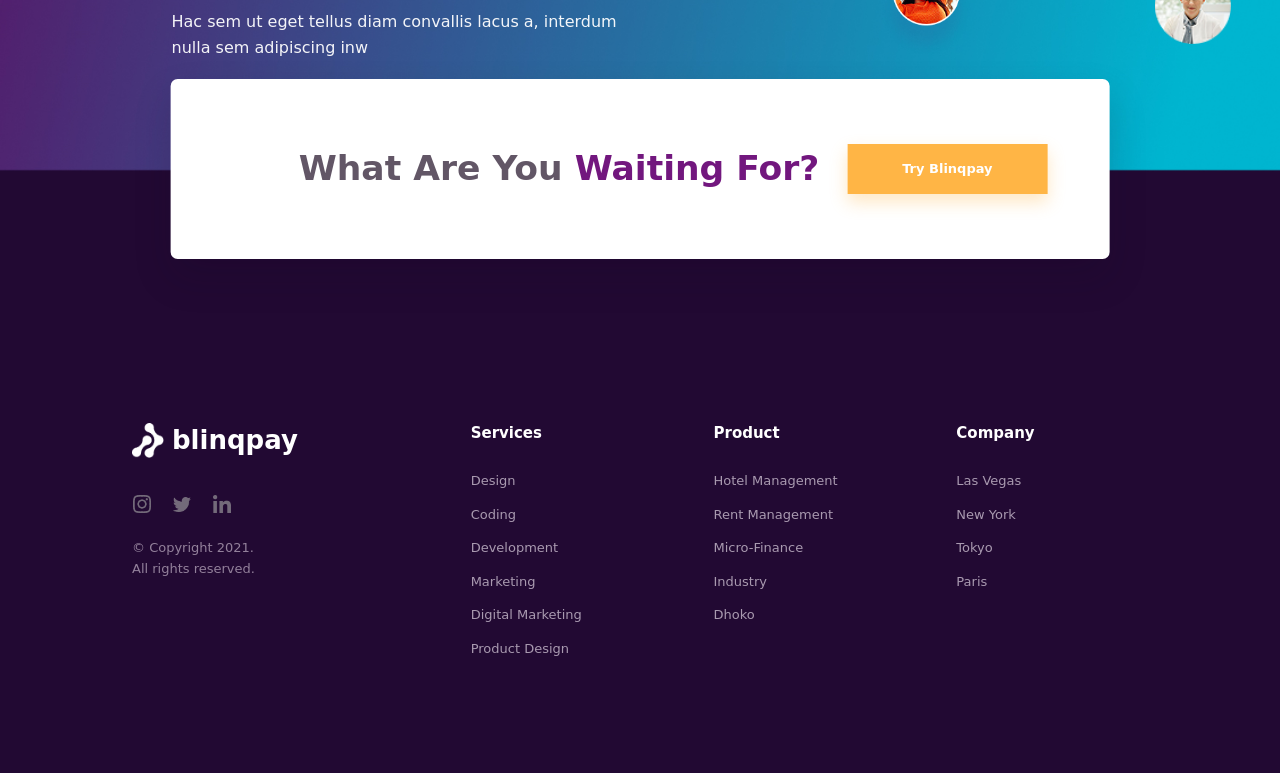
==== commit 82812be9: "animation" ====
--- a/figmawebsite/home.html
+++ b/figmawebsite/home.html
@@ -86,12 +86,12 @@
     <section class="community-section">
       <div class="community-decorations" aria-hidden="true">
         <img
-                    class="community-decoration community-decoration--floating-one"
+          class="community-decoration community-decoration--floating-one"
           src="./assets/Subtract (4e).png"
           alt=""
         />
         <img
-                    class="community-decoration community-decoration--floating-two"
+          class="community-decoration community-decoration--floating-two"
           src="./assets/Subtract (5).png"
           alt=""
         />
--- a/figmawebsite/style.css
+++ b/figmawebsite/style.css
@@ -1571,6 +1571,9 @@
         font-size: 13px;
         line-height: 1.5;
     }
+    .footer-brand p br {
+        display: none;
+    }
 }
 
 @media (max-width: 360px) {
@@ -1645,6 +1648,13 @@
 
     .footer-section {
         background: transparent;
+    }
+}
+
+/* Bring the first feature's copy closer to its image on desktop only. */
+@media (min-width: 1200px) {
+    .features-section .feature-row:first-child .feature-text {
+        transform: translateX(80px);
     }
 }
 
@@ -2137,13 +2147,24 @@
     }
 
     .community-decoration--floating-one {
-        animation: community-decoration-float 5s ease-in-out -2.5s infinite;
+        animation: community-decoration-sway 18s ease-in-out infinite;
         will-change: transform;
     }
 
     .community-decoration--floating-two {
         animation: community-decoration-float 5s ease-in-out infinite;
         will-change: transform;
+    }
+}
+
+@keyframes community-decoration-sway {
+    0%,
+    100% {
+        transform: translate3d(0, 0, 0);
+    }
+    50% {
+        /* Travel from the Community's right side toward its left edge, then return. */
+        transform: translate3d(-66vw, 0, 0);
     }
 }
 
@@ -2165,3 +2186,4 @@
     }
 }
 
+
